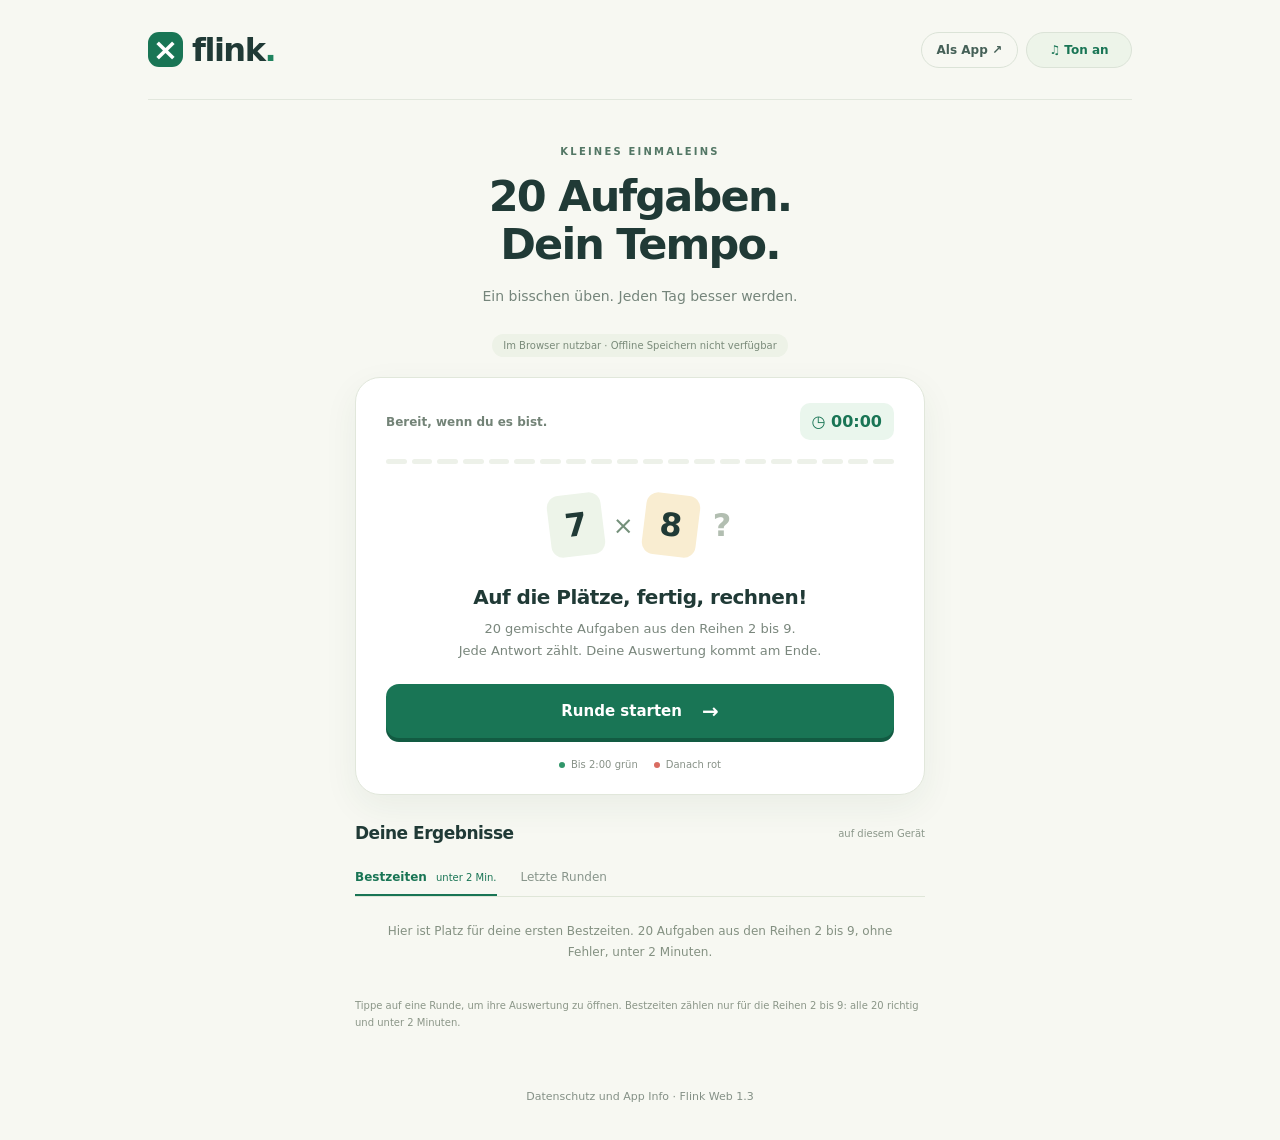
==== index.html @ b7172062 "Prepare standalone iPhone web app for GitHub Pages hosting" ====
<!doctype html>
<html lang="de"><head><meta charset="utf-8"><meta name="viewport" content="width=device-width,initial-scale=1,viewport-fit=cover"><meta http-equiv="Content-Security-Policy" content="default-src 'none'; script-src 'self'; style-src 'self'; img-src 'self'; connect-src 'self'; media-src 'none'; object-src 'none'; base-uri 'none'; form-action 'none'; frame-src 'none'; worker-src 'self'; manifest-src 'self'"><meta name="color-scheme" content="light"><meta name="apple-mobile-web-app-capable" content="yes"><meta name="apple-mobile-web-app-title" content="Flink"><meta name="apple-mobile-web-app-status-bar-style" content="default"><link rel="manifest" href="manifest.webmanifest"><link rel="apple-touch-icon" sizes="180x180" href="icon-180.png"><meta name="theme-color" content="#167755"><meta name="description" content="20 Aufgaben. Dein Tempo. Übe das kleine Einmaleins und knacke deine Bestzeit."><link rel="icon" href="icon.svg"><title>Flink · Einmaleins fürs iPhone</title><link rel="stylesheet" href="style.css"></head>
<body><div class="shell"><header><a class="brand" href="index.html" aria-label="Flink Startseite"><span class="logo">×</span>flink<span class="brand-dot">.</span></a><div class="header-actions"><button id="installApp" class="small" type="button">Als App ↗</button><button id="soundToggle" class="small sound-toggle" type="button" aria-pressed="true">♫ Ton an</button></div></header><main><div class="intro"><span class="eyebrow">KLEINES EINMALEINS</span><h1>20 Aufgaben.<br>Dein Tempo.</h1><p>Ein bisschen üben. Jeden Tag besser werden.</p><div id="offlineStatus" class="offline-status" role="status">Offline Modus wird vorbereitet …</div></div><section class="game" aria-label="Einmaleins Training"><div class="game-top"><span id="progressLabel">Bereit, wenn du es bist.</span><div id="timer" class="timer" aria-label="Vergangene Zeit">◷ <span id="time">00:00</span></div></div><div id="dots" class="dots" aria-hidden="true"></div><div id="welcome" class="welcome"><div class="math-art" aria-hidden="true"><span>7</span><i>×</i><span>8</span><b>?</b></div><h2>Auf die Plätze, fertig, rechnen!</h2><p>20 gemischte Aufgaben aus den Reihen 2 bis 9.<br>Jede Antwort zählt. Deine Auswertung kommt am Ende.</p><button id="start" class="primary">Runde starten <span>→</span></button><div class="goal"><span class="green-dot"></span> Bis 2:00 grün <span class="red-dot"></span> Danach rot</div></div><div id="playing" hidden><div class="question" id="question" aria-live="polite"></div><div id="answer" class="answer" role="textbox" aria-label="Deine Antwort" aria-readonly="true" tabindex="0">?</div><div id="feedback" class="feedback" aria-live="polite">Tippe dein Ergebnis ein.</div><div class="keypad" id="keypad"><button data-key="1">1</button><button data-key="2">2</button><button data-key="3">3</button><button data-key="4">4</button><button data-key="5">5</button><button data-key="6">6</button><button data-key="7">7</button><button data-key="8">8</button><button data-key="9">9</button><button data-key="Backspace" aria-label="Letzte Ziffer löschen">⌫</button><button data-key="0">0</button><button data-key="Enter" class="check" aria-label="Antwort prüfen">✓</button></div><button id="cancel" class="text-button">Runde beenden</button></div><div id="finished" class="finished" hidden><div class="finish-icon" aria-hidden="true">✓</div><h2 id="finishTitle"></h2><p id="finishText"></p><div id="summary" class="summary"></div><div class="score-grid" aria-label="Ergebnis"><div><strong id="rightCount">0</strong><span>richtig</span></div><div><strong id="wrongCount">0</strong><span>falsch</span></div><div><strong id="accuracy">0 %</strong><span>Trefferquote</span></div></div><p id="reviewSummary"></p><button id="viewResults" class="secondary">Antworten und Fehler ansehen →</button><p id="recordText" class="record-text"></p><button id="again" class="primary">Noch eine Runde <span>↻</span></button></div></section><section class="results"><div class="results-heading"><h2>Deine Ergebnisse</h2><span>auf diesem Gerät</span></div><div class="tabs" role="tablist" aria-label="Ergebnisse"><button id="bestTab" role="tab" aria-selected="true">Bestzeiten <span>unter 2 Min.</span></button><button id="recentTab" role="tab" aria-selected="false">Letzte Runden</button></div><div id="records" role="tabpanel"></div><p class="record-note">Tippe auf eine Runde, um ihre Auswertung zu öffnen. Bestzeiten zählen nur für die Reihen 2 bis 9: alle 20 richtig und unter 2 Minuten.</p><p id="storageNotice" hidden>Dein Browser erlaubt kein Speichern. Ergebnisse bleiben nur bis zum Schließen erhalten.</p></section><footer><button id="openPrivacy" class="text-button" type="button">Datenschutz und App Info · Flink Web 1.3</button></footer></main><dialog id="installDialog" aria-labelledby="installTitle"><h2 id="installTitle">Flink auf deinem iPhone</h2><ol class="install-steps"><li>Öffne diesen Link in <strong>Safari</strong>.</li><li>Tippe auf <strong>Teilen</strong>, je nach Safari Ansicht zuerst auf das Seitenmenü.</li><li>Wähle <strong>Zu Home Bildschirm hinzufügen</strong>.</li><li>Aktiviere, falls angezeigt, <strong>Als Web App öffnen</strong> und tippe auf <strong>Hinzufügen</strong>.</li></ol><p>Öffne Flink danach über das neue Symbol einmal mit Internet und warte auf „Offline bereit“. Musik und Applaus starten erst mit deiner Runde.</p><p>Auch auf anderen Geräten kannst du Flink direkt im Browser nutzen. Die Ergebnisse werden auf jedem Gerät getrennt gespeichert.</p><button id="closeInstall" class="primary" type="button">Verstanden</button></dialog><dialog id="privacyDialog" aria-labelledby="privacyTitle"><h2 id="privacyTitle">Datenschutz und App Info</h2><p>Flink Web 1.3 lädt beim ersten Öffnen die App Dateien vom Hostingdienst. Sobald „Offline bereit“ erscheint, kannst du auch ohne Verbindung rechnen. Beim erneuten Online Aufruf werden App Dateien und Updates abgerufen. Dabei erhält der Hostingdienst technische Verbindungsdaten wie IP Adresse und Abrufzeit.</p><p>Die App enthält keine Werbung, Analysefunktionen oder Anmeldung. Deine Rechenergebnisse und Antworten werden von der App nicht an einen Server gesendet.</p><p>Auf diesem Gerät werden die Toneinstellung und bis zu 500 Runden mit Datum, Rechenzeit, Ergebnissen und einzelnen Antworten gespeichert. Die App fragt keine Namen oder Kontaktdaten ab.</p><p>Die Ergebnisse bleiben lokal in diesem Browser beziehungsweise der installierten Web App. Es gibt keine Synchronisierung zwischen Geräten. Über „Ergebnisse löschen“ oder das Löschen der Website Daten kannst du die gespeicherten Ergebnisse entfernen. Wenn Browser oder Betriebssystem Website Daten löschen, können Ergebnisse und Offline Dateien verloren gehen.</p><p>Musik und Applaus werden lokal erzeugt. Eine Anmeldung ist nicht nötig.</p><button id="eraseResults" class="secondary" type="button">Gespeicherte Ergebnisse löschen</button><p id="privacyMessage" role="status"></p><button id="closePrivacy" class="primary" type="button">Schließen</button></dialog><dialog id="reviewDialog" aria-labelledby="reviewTitle"><div class="review-header"><h2 id="reviewTitle">Deine Auswertung</h2><button id="closeReview" class="small" aria-label="Auswertung schließen">Schließen ✕</button></div><p id="reviewStats"></p><div id="reviewFilters" class="review-filters" role="group" aria-label="Antworten filtern"><button id="onlyWrong" aria-pressed="true">Nur Fehler</button><button id="allAnswers" aria-pressed="false">Alle 20 Antworten</button></div><p id="reviewLegacy" hidden></p><p id="reviewEmpty" hidden>Alles richtig! Du hast in dieser Runde keinen Fehler gemacht.</p><table id="reviewTable"><thead><tr><th>Aufgabe</th><th>Deine Antwort</th><th>Lösung</th></tr></thead><tbody id="reviewRows"></tbody></table></dialog></div><script src="audio.js"></script><script src="app.js"></script><script src="pwa.js"></script></body></html>
---- style.css ----
:root{font-family:Inter,ui-sans-serif,system-ui,-apple-system,BlinkMacSystemFont,"Segoe UI",sans-serif;color:#203a36;background:#f7f8f2;font-synthesis:none}*{box-sizing:border-box}body{margin:0}button,a{-webkit-tap-highlight-color:transparent}button{font:inherit;cursor:pointer}button:focus-visible,a:focus-visible,[tabindex]:focus-visible{outline:3px solid #e4b657;outline-offset:4px}button{touch-action:manipulation}button:disabled{cursor:default}.shell{max-width:1056px;margin:auto;padding:0 36px}header{display:flex;align-items:center;justify-content:space-between;height:100px;border-bottom:1px solid #e2e7dd}.brand{display:flex;align-items:center;color:#203a36;text-decoration:none;font-size:32px;font-weight:850;letter-spacing:-1.5px}.brand-dot{color:#20845f}.logo{display:grid;place-items:center;background:#197555;color:white;width:35px;height:35px;border-radius:11px;margin-right:9px;font-size:31px;line-height:1;letter-spacing:0}.small{border:1px solid #dbe3d7;background:transparent;border-radius:22px;padding:10px 15px;font-size:12px;font-weight:650;color:#456057}main{max-width:570px;margin:40px auto 0}.intro{text-align:center}.eyebrow{font-size:10px;letter-spacing:2.2px;font-weight:800;color:#537765}h1{font-size:43px;letter-spacing:-1.8px;line-height:1.12;margin:13px 0}p{line-height:1.65}.intro p{font-size:14px;color:#75857b;margin:17px 0 26px}.game{padding:25px 30px 24px;background:#fff;border:1px solid #e1e7db;border-radius:25px;box-shadow:0 12px 35px #264f3410}.game-top{display:flex;justify-content:space-between;align-items:center;gap:10px;font-size:12px;color:#738377;font-weight:600}.timer{background:#eaf6ed;color:#197555;padding:9px 12px;border-radius:10px;font-size:16px;font-weight:750;font-variant-numeric:tabular-nums;white-space:nowrap}.timer.over{color:#bd3e36;background:#fff0ed}.dots{display:flex;gap:5px;margin:19px 0 0}.dot{height:5px;border-radius:4px;background:#edf1e9;flex:1}.dot.done{background:#31966a}.dot.current{background:#a7cfb7}.welcome{text-align:center;padding-top:25px}.math-art{display:flex;align-items:center;justify-content:center;gap:10px;padding:5px 0 14px}.math-art span{display:grid;place-items:center;width:54px;height:62px;background:#edf4e9;border-radius:12px;font-size:32px;font-weight:700;transform:rotate(-7deg)}.math-art span:nth-of-type(2){background:#f9edd1;transform:rotate(7deg)}.math-art i{font-style:normal;color:#74907a;font-size:25px}.math-art b{color:#b2beb1;font-size:32px;margin-left:5px}h2{font-size:20px;letter-spacing:-.5px;margin:15px 0 8px}.welcome p{color:#7a877d;font-size:13px;margin:9px 0 23px}.primary{display:flex;align-items:center;justify-content:center;gap:20px;width:100%;background:#197555;color:white;border:0;border-radius:13px;padding:17px;font-weight:700;font-size:15px;box-shadow:0 4px 0 #125b42}.primary:hover{background:#126648}.primary span{font-size:20px;line-height:1}.goal{display:flex;justify-content:center;align-items:center;gap:6px;font-size:10px;color:#889288;margin-top:21px}.green-dot,.red-dot{height:6px;width:6px;border-radius:50%;background:#31966a}.red-dot{background:#d96c61;margin-left:10px}.question{text-align:center;font-size:44px;font-weight:750;letter-spacing:-1px;padding:24px 0 14px}.answer{margin:auto;display:grid;place-items:center;min-height:65px;max-width:210px;border:2px solid #cee0ce;background:#f6faf3;color:#203a36;border-radius:14px;font-size:32px;font-weight:700;font-variant-numeric:tabular-nums}.feedback{min-height:39px;text-align:center;font-size:12px;padding:11px 0 8px;color:#6e8473}.feedback.error{color:#bd3e36}.keypad{display:grid;grid-template-columns:repeat(3,1fr);gap:8px;max-width:320px;margin:auto}.keypad button{border:1px solid #e3e9df;border-bottom:3px solid #dce4d7;background:#f7f9f3;border-radius:12px;height:52px;font-size:23px;font-weight:650;color:#294739}.keypad button:active{transform:translateY(2px);border-bottom-width:1px}.keypad .check{color:white;background:#197555;border-color:#125b42}.text-button{display:block;margin:17px auto 0;background:none;border:0;color:#849086;font-size:11px;padding:7px}.finished{text-align:center;padding:27px 0 8px}.finish-icon{width:58px;height:58px;background:#e8f5e8;color:#197555;border-radius:50%;display:grid;place-items:center;margin:auto;font-size:30px}.finished p{font-size:13px;color:#708073}.summary{font-size:30px;font-weight:750;font-variant-numeric:tabular-nums;color:#197555}.summary.over{color:#bd3e36}.record-text{min-height:23px}.results{margin:28px 0 0}.results-heading{display:flex;align-items:center;justify-content:space-between}.results-heading h2{font-size:17px;margin:0}.results-heading>span{font-size:10px;color:#8b978a}.tabs{display:flex;border-bottom:1px solid #dfe6d8;margin-top:17px;gap:24px}.tabs button{background:none;border:0;padding:10px 0;font-size:12px;color:#88958b;border-bottom:2px solid transparent}.tabs button[aria-selected=true]{color:#197555;border-color:#197555;font-weight:750}.tabs button span{font-size:10px;font-weight:400;margin-left:5px}.empty{padding:24px 12px;text-align:center;color:#849182;font-size:12px;line-height:1.7}.record{display:flex;align-items:center;justify-content:space-between;padding:14px 5px;border-bottom:1px solid #e4e9de;font-size:12px}.rank{display:inline-grid;place-items:center;width:25px;height:25px;background:#e9f0e2;border-radius:8px;margin-right:12px;color:#50704d;font-weight:750}.record-time{color:#197555;font-size:16px;font-weight:750;font-variant-numeric:tabular-nums}.record-time.over{color:#bd3e36}.record-meta{font-size:10px;color:#8a968a;margin-left:10px}.record-note,#storageNotice{font-size:10px;color:#8b9688;margin-top:12px}footer{text-align:center;font-size:11px;color:#99a18f;padding:25px 0 30px}dialog{border:1px solid #dce5d5;border-radius:22px;max-width:420px;width:calc(100% - 36px);padding:26px;color:#203a36}dialog::backdrop{background:#16392d66}dialog p{font-size:14px;color:#6a7d6c}[hidden]{display:none!important}@media(max-width:600px){.shell{padding:0 18px}header{height:78px}.brand{font-size:28px}main{margin-top:27px;max-width:440px}h1{font-size:36px}.intro p{font-size:12px;margin-bottom:23px}.game{padding:20px;border-radius:21px}.question{font-size:38px;padding-top:18px}.keypad button{height:49px}.goal{font-size:9px}.small{font-size:10px;padding:9px 12px}.record-meta{margin-left:5px}.tabs{gap:20px}.tabs button span{font-size:9px}}

.score-grid{display:grid;grid-template-columns:repeat(3,1fr);gap:8px;margin:20px 0}.score-grid>div{background:#f2f6ee;border-radius:12px;padding:14px 4px}.score-grid strong{display:block;font-size:25px;color:#294739}.score-grid span{display:block;font-size:11px;color:#738377;margin-top:4px}.mistake-review{text-align:left;margin-top:22px}.mistake-review h3{font-size:14px;font-weight:650}.mistake-review table{width:100%;border-collapse:collapse;font-size:13px}.mistake-review th{font-size:10px;color:#788576;font-weight:600;padding:10px 5px;border-bottom:1px solid #dde5d5}.mistake-review td{padding:10px 5px;border-bottom:1px solid #edf0e8;text-align:center}.mistake-review th{text-align:center}.mistake-review td:last-child{font-weight:750;color:#197555}

.secondary{width:100%;padding:15px;border:1px solid #b6cfbb;border-radius:13px;background:#eef6e9;color:#197555;font-weight:700;font-size:13px}.secondary:hover{background:#e1efda}.record{width:100%;background:transparent;border:0;border-bottom:1px solid #e4e9de;text-align:left;color:inherit;gap:5px}.record:hover{background:#edf3e8}.record-hint{display:block;text-align:right;font-size:10px;color:#197555;margin-top:5px}#reviewDialog{max-width:530px;max-height:88vh;overflow:auto;padding:22px}.review-header{display:flex;justify-content:space-between;align-items:center;gap:10px}.review-header h2{margin:0}.review-header .small{font-size:11px;padding:9px}#reviewStats{font-size:13px;color:#738377}.review-filters{display:flex;gap:8px;margin:16px 0}.review-filters button{border:1px solid #dce5d7;background:#f7f9f3;border-radius:10px;padding:12px;font-size:12px;color:#53705b}.review-filters button[aria-pressed=true]{color:white;border-color:#197555;background:#197555}#reviewTable{width:100%;border-collapse:collapse;font-size:14px}#reviewTable th{font-size:11px;color:#748473;padding:12px 4px;text-align:center;border-bottom:1px solid #dce5d7}#reviewTable td{padding:12px 4px;text-align:center;border-bottom:1px solid #edf0e8}#reviewTable td:last-child{color:#197555;font-weight:750}.answer-wrong td:nth-child(2){color:#b3433b}.answer-correct td:nth-child(2){color:#197555}#reviewLegacy,#reviewEmpty{font-size:13px;color:#667c69}

.sound-toggle{min-width:106px;background:#edf4e9;color:#197555}.sound-toggle[aria-pressed=false]{background:transparent;color:#788577}.sound-toggle:disabled{opacity:.6;font-size:10px}

#privacyDialog{max-height:88vh;overflow:auto}#privacyDialog p{font-size:13px}#privacyDialog .primary{margin-top:16px}

:root{-webkit-text-size-adjust:100%}body{padding-top:env(safe-area-inset-top);padding-bottom:env(safe-area-inset-bottom)}.header-actions{display:flex;align-items:center;gap:8px}.offline-status{display:inline-block;font-size:10px;color:#7a8b7a;background:#edf2e7;padding:6px 11px;border-radius:20px;margin:-6px 0 20px}.offline-status.ready{color:#197555;background:#e7f3e6}#installDialog{max-height:88vh;max-height:88dvh;overflow:auto;max-width:470px}.install-steps{padding-left:23px;font-size:14px;line-height:1.65}.install-steps li{padding:7px 0}#installDialog p{font-size:12px}#installDialog .primary{margin-top:20px}body:has(#playing:not([hidden])) .intro{display:none}body:has(#playing:not([hidden])) main{margin-top:18px}@media(max-width:600px){.header-actions .small{padding:9px 10px;font-size:10px}.sound-toggle{min-width:82px}.shell{padding-left:max(16px,env(safe-area-inset-left));padding-right:max(16px,env(safe-area-inset-right))}header{height:72px}#reviewDialog,#privacyDialog{max-height:88dvh}}
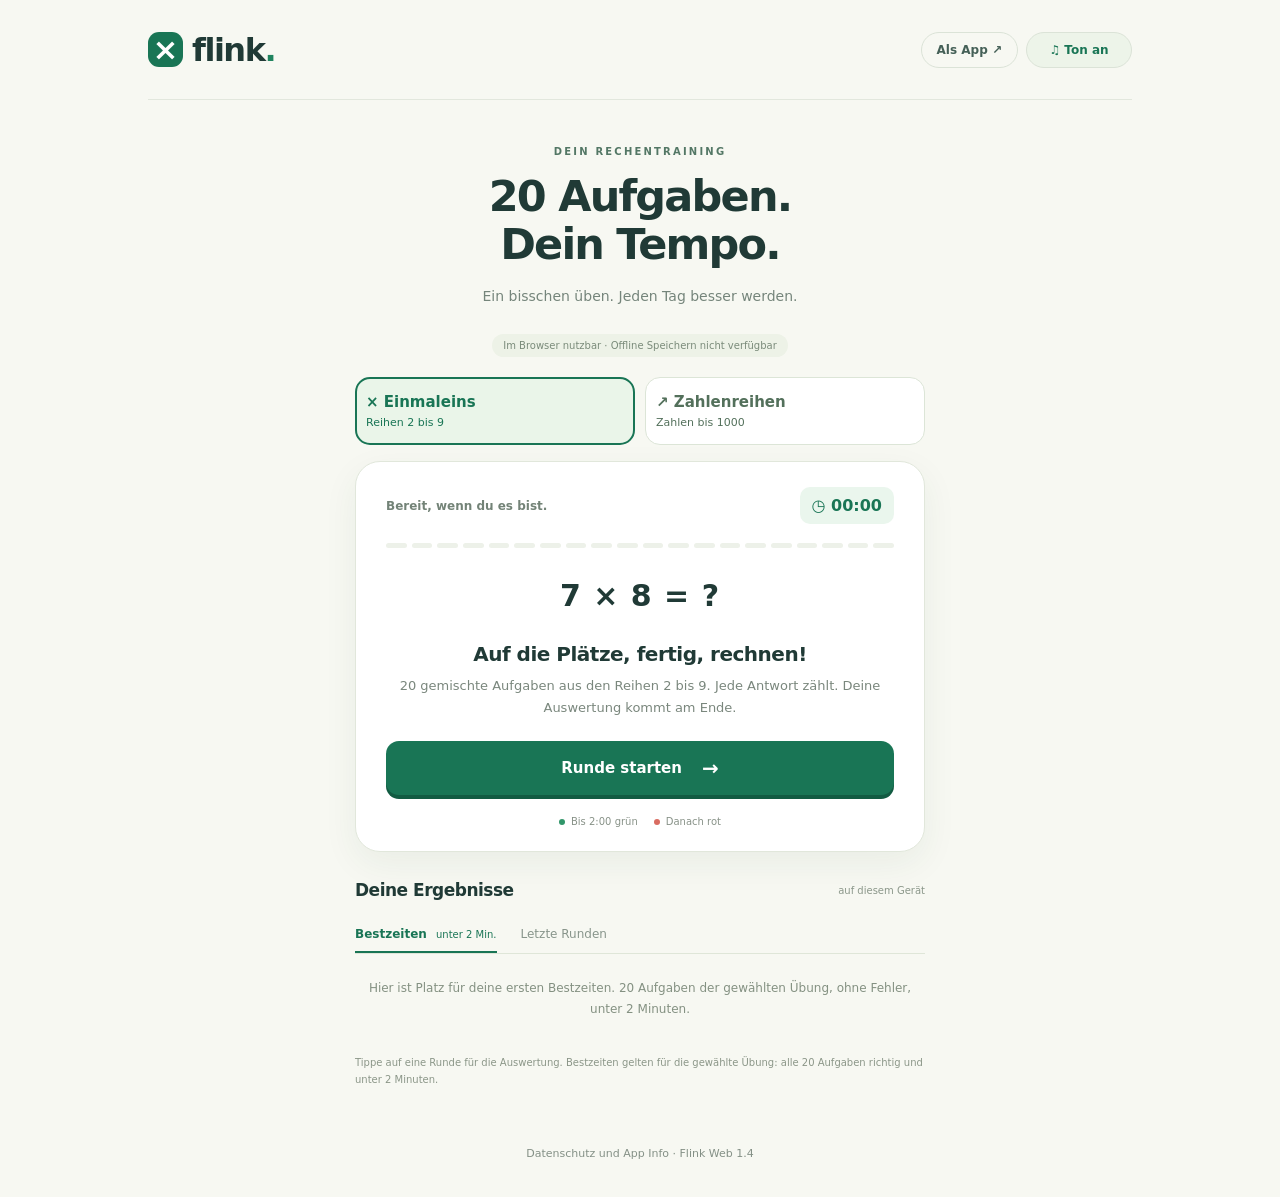
==== commit 30f41159: "Publish Flink 1.4 with number sequences and separate practice results" ====
--- a/index.html
+++ b/index.html
@@ -1,3 +1,3 @@
 <!doctype html>
-<html lang="de"><head><meta charset="utf-8"><meta name="viewport" content="width=device-width,initial-scale=1,viewport-fit=cover"><meta http-equiv="Content-Security-Policy" content="default-src 'none'; script-src 'self'; style-src 'self'; img-src 'self'; connect-src 'self'; media-src 'none'; object-src 'none'; base-uri 'none'; form-action 'none'; frame-src 'none'; worker-src 'self'; manifest-src 'self'"><meta name="color-scheme" content="light"><meta name="apple-mobile-web-app-capable" content="yes"><meta name="apple-mobile-web-app-title" content="Flink"><meta name="apple-mobile-web-app-status-bar-style" content="default"><link rel="manifest" href="manifest.webmanifest"><link rel="apple-touch-icon" sizes="180x180" href="icon-180.png"><meta name="theme-color" content="#167755"><meta name="description" content="20 Aufgaben. Dein Tempo. Übe das kleine Einmaleins und knacke deine Bestzeit."><link rel="icon" href="icon.svg"><title>Flink · Einmaleins fürs iPhone</title><link rel="stylesheet" href="style.css"></head>
-<body><div class="shell"><header><a class="brand" href="index.html" aria-label="Flink Startseite"><span class="logo">×</span>flink<span class="brand-dot">.</span></a><div class="header-actions"><button id="installApp" class="small" type="button">Als App ↗</button><button id="soundToggle" class="small sound-toggle" type="button" aria-pressed="true">♫ Ton an</button></div></header><main><div class="intro"><span class="eyebrow">KLEINES EINMALEINS</span><h1>20 Aufgaben.<br>Dein Tempo.</h1><p>Ein bisschen üben. Jeden Tag besser werden.</p><div id="offlineStatus" class="offline-status" role="status">Offline Modus wird vorbereitet …</div></div><section class="game" aria-label="Einmaleins Training"><div class="game-top"><span id="progressLabel">Bereit, wenn du es bist.</span><div id="timer" class="timer" aria-label="Vergangene Zeit">◷ <span id="time">00:00</span></div></div><div id="dots" class="dots" aria-hidden="true"></div><div id="welcome" class="welcome"><div class="math-art" aria-hidden="true"><span>7</span><i>×</i><span>8</span><b>?</b></div><h2>Auf die Plätze, fertig, rechnen!</h2><p>20 gemischte Aufgaben aus den Reihen 2 bis 9.<br>Jede Antwort zählt. Deine Auswertung kommt am Ende.</p><button id="start" class="primary">Runde starten <span>→</span></button><div class="goal"><span class="green-dot"></span> Bis 2:00 grün <span class="red-dot"></span> Danach rot</div></div><div id="playing" hidden><div class="question" id="question" aria-live="polite"></div><div id="answer" class="answer" role="textbox" aria-label="Deine Antwort" aria-readonly="true" tabindex="0">?</div><div id="feedback" class="feedback" aria-live="polite">Tippe dein Ergebnis ein.</div><div class="keypad" id="keypad"><button data-key="1">1</button><button data-key="2">2</button><button data-key="3">3</button><button data-key="4">4</button><button data-key="5">5</button><button data-key="6">6</button><button data-key="7">7</button><button data-key="8">8</button><button data-key="9">9</button><button data-key="Backspace" aria-label="Letzte Ziffer löschen">⌫</button><button data-key="0">0</button><button data-key="Enter" class="check" aria-label="Antwort prüfen">✓</button></div><button id="cancel" class="text-button">Runde beenden</button></div><div id="finished" class="finished" hidden><div class="finish-icon" aria-hidden="true">✓</div><h2 id="finishTitle"></h2><p id="finishText"></p><div id="summary" class="summary"></div><div class="score-grid" aria-label="Ergebnis"><div><strong id="rightCount">0</strong><span>richtig</span></div><div><strong id="wrongCount">0</strong><span>falsch</span></div><div><strong id="accuracy">0 %</strong><span>Trefferquote</span></div></div><p id="reviewSummary"></p><button id="viewResults" class="secondary">Antworten und Fehler ansehen →</button><p id="recordText" class="record-text"></p><button id="again" class="primary">Noch eine Runde <span>↻</span></button></div></section><section class="results"><div class="results-heading"><h2>Deine Ergebnisse</h2><span>auf diesem Gerät</span></div><div class="tabs" role="tablist" aria-label="Ergebnisse"><button id="bestTab" role="tab" aria-selected="true">Bestzeiten <span>unter 2 Min.</span></button><button id="recentTab" role="tab" aria-selected="false">Letzte Runden</button></div><div id="records" role="tabpanel"></div><p class="record-note">Tippe auf eine Runde, um ihre Auswertung zu öffnen. Bestzeiten zählen nur für die Reihen 2 bis 9: alle 20 richtig und unter 2 Minuten.</p><p id="storageNotice" hidden>Dein Browser erlaubt kein Speichern. Ergebnisse bleiben nur bis zum Schließen erhalten.</p></section><footer><button id="openPrivacy" class="text-button" type="button">Datenschutz und App Info · Flink Web 1.3</button></footer></main><dialog id="installDialog" aria-labelledby="installTitle"><h2 id="installTitle">Flink auf deinem iPhone</h2><ol class="install-steps"><li>Öffne diesen Link in <strong>Safari</strong>.</li><li>Tippe auf <strong>Teilen</strong>, je nach Safari Ansicht zuerst auf das Seitenmenü.</li><li>Wähle <strong>Zu Home Bildschirm hinzufügen</strong>.</li><li>Aktiviere, falls angezeigt, <strong>Als Web App öffnen</strong> und tippe auf <strong>Hinzufügen</strong>.</li></ol><p>Öffne Flink danach über das neue Symbol einmal mit Internet und warte auf „Offline bereit“. Musik und Applaus starten erst mit deiner Runde.</p><p>Auch auf anderen Geräten kannst du Flink direkt im Browser nutzen. Die Ergebnisse werden auf jedem Gerät getrennt gespeichert.</p><button id="closeInstall" class="primary" type="button">Verstanden</button></dialog><dialog id="privacyDialog" aria-labelledby="privacyTitle"><h2 id="privacyTitle">Datenschutz und App Info</h2><p>Flink Web 1.3 lädt beim ersten Öffnen die App Dateien vom Hostingdienst. Sobald „Offline bereit“ erscheint, kannst du auch ohne Verbindung rechnen. Beim erneuten Online Aufruf werden App Dateien und Updates abgerufen. Dabei erhält der Hostingdienst technische Verbindungsdaten wie IP Adresse und Abrufzeit.</p><p>Die App enthält keine Werbung, Analysefunktionen oder Anmeldung. Deine Rechenergebnisse und Antworten werden von der App nicht an einen Server gesendet.</p><p>Auf diesem Gerät werden die Toneinstellung und bis zu 500 Runden mit Datum, Rechenzeit, Ergebnissen und einzelnen Antworten gespeichert. Die App fragt keine Namen oder Kontaktdaten ab.</p><p>Die Ergebnisse bleiben lokal in diesem Browser beziehungsweise der installierten Web App. Es gibt keine Synchronisierung zwischen Geräten. Über „Ergebnisse löschen“ oder das Löschen der Website Daten kannst du die gespeicherten Ergebnisse entfernen. Wenn Browser oder Betriebssystem Website Daten löschen, können Ergebnisse und Offline Dateien verloren gehen.</p><p>Musik und Applaus werden lokal erzeugt. Eine Anmeldung ist nicht nötig.</p><button id="eraseResults" class="secondary" type="button">Gespeicherte Ergebnisse löschen</button><p id="privacyMessage" role="status"></p><button id="closePrivacy" class="primary" type="button">Schließen</button></dialog><dialog id="reviewDialog" aria-labelledby="reviewTitle"><div class="review-header"><h2 id="reviewTitle">Deine Auswertung</h2><button id="closeReview" class="small" aria-label="Auswertung schließen">Schließen ✕</button></div><p id="reviewStats"></p><div id="reviewFilters" class="review-filters" role="group" aria-label="Antworten filtern"><button id="onlyWrong" aria-pressed="true">Nur Fehler</button><button id="allAnswers" aria-pressed="false">Alle 20 Antworten</button></div><p id="reviewLegacy" hidden></p><p id="reviewEmpty" hidden>Alles richtig! Du hast in dieser Runde keinen Fehler gemacht.</p><table id="reviewTable"><thead><tr><th>Aufgabe</th><th>Deine Antwort</th><th>Lösung</th></tr></thead><tbody id="reviewRows"></tbody></table></dialog></div><script src="audio.js"></script><script src="app.js"></script><script src="pwa.js"></script></body></html>
+<html lang="de"><head><meta charset="utf-8"><meta name="viewport" content="width=device-width,initial-scale=1,viewport-fit=cover"><meta http-equiv="Content-Security-Policy" content="default-src 'none'; script-src 'self'; style-src 'self'; img-src 'self'; connect-src 'self'; media-src 'none'; object-src 'none'; base-uri 'none'; form-action 'none'; frame-src 'none'; worker-src 'self'; manifest-src 'self'"><meta name="color-scheme" content="light"><meta name="apple-mobile-web-app-capable" content="yes"><meta name="apple-mobile-web-app-title" content="Flink"><meta name="apple-mobile-web-app-status-bar-style" content="default"><link rel="manifest" href="manifest.webmanifest"><link rel="apple-touch-icon" sizes="180x180" href="icon-180.png"><meta name="theme-color" content="#167755"><meta name="description" content="20 Aufgaben. Dein Tempo. Übe Einmaleins und Zahlenreihen bis 1000."><link rel="icon" href="icon.svg"><title>Flink · Rechnen fürs iPhone</title><link rel="stylesheet" href="style.css"></head>
+<body><div class="shell"><header><a class="brand" href="index.html" aria-label="Flink Startseite"><span class="logo">×</span>flink<span class="brand-dot">.</span></a><div class="header-actions"><button id="installApp" class="small" type="button">Als App ↗</button><button id="soundToggle" class="small sound-toggle" type="button" aria-pressed="true">♫ Ton an</button></div></header><main><div class="intro"><span class="eyebrow">DEIN RECHENTRAINING</span><h1>20 Aufgaben.<br>Dein Tempo.</h1><p>Ein bisschen üben. Jeden Tag besser werden.</p><div id="offlineStatus" class="offline-status" role="status">Offline Modus wird vorbereitet …</div></div><button id="updateApp" class="secondary update-app" type="button" hidden>Update bereit · Neu laden</button><div id="modePicker" class="mode-picker" role="group" aria-label="Übung wählen"><button id="multiplyMode" aria-pressed="true"><strong>× Einmaleins</strong><span>Reihen 2 bis 9</span></button><button id="sequenceMode" aria-pressed="false"><strong>↗ Zahlenreihen</strong><span>Zahlen bis 1000</span></button></div><section class="game" aria-label="Rechentraining"><div class="game-top"><span id="progressLabel">Bereit, wenn du es bist.</span><div id="timer" class="timer" aria-label="Vergangene Zeit">◷ <span id="time">00:00</span></div></div><div id="dots" class="dots" aria-hidden="true"></div><div id="welcome" class="welcome"><div class="math-art" id="mathArt" aria-hidden="true"><span>7</span><i>×</i><span>8</span><b>?</b></div><h2 id="welcomeTitle">Auf die Plätze, fertig, rechnen!</h2><p id="welcomeText">20 gemischte Aufgaben aus den Reihen 2 bis 9.<br>Jede Antwort zählt. Deine Auswertung kommt am Ende.</p><button id="start" class="primary">Runde starten <span>→</span></button><div class="goal"><span class="green-dot"></span> Bis 2:00 grün <span class="red-dot"></span> Danach rot</div></div><div id="playing" hidden><div class="question" id="question" aria-live="polite"></div><div id="sequenceCells" class="sequence-cells" hidden></div><div id="answer" class="answer" role="textbox" aria-label="Deine Antwort" aria-readonly="true" tabindex="0">?</div><div id="feedback" class="feedback" aria-live="polite">Tippe dein Ergebnis ein.</div><div class="keypad" id="keypad"><button data-key="1">1</button><button data-key="2">2</button><button data-key="3">3</button><button data-key="4">4</button><button data-key="5">5</button><button data-key="6">6</button><button data-key="7">7</button><button data-key="8">8</button><button data-key="9">9</button><button data-key="Backspace" aria-label="Letzte Ziffer löschen">⌫</button><button data-key="0">0</button><button data-key="Enter" class="check" aria-label="Antwort prüfen">✓</button></div><button id="cancel" class="text-button">Runde beenden</button></div><div id="finished" class="finished" hidden><div class="finish-icon" aria-hidden="true">✓</div><h2 id="finishTitle"></h2><p id="finishText"></p><div id="summary" class="summary"></div><div class="score-grid" aria-label="Ergebnis"><div><strong id="rightCount">0</strong><span>richtig</span></div><div><strong id="wrongCount">0</strong><span>falsch</span></div><div><strong id="accuracy">0 %</strong><span>Trefferquote</span></div></div><p id="detailScore" hidden></p><p id="reviewSummary"></p><button id="viewResults" class="secondary">Antworten und Fehler ansehen →</button><p id="recordText" class="record-text"></p><button id="again" class="primary">Noch eine Runde <span>↻</span></button></div></section><section class="results"><div class="results-heading"><h2>Deine Ergebnisse</h2><span>auf diesem Gerät</span></div><div class="tabs" role="tablist" aria-label="Ergebnisse"><button id="bestTab" role="tab" aria-selected="true">Bestzeiten <span>unter 2 Min.</span></button><button id="recentTab" role="tab" aria-selected="false">Letzte Runden</button></div><div id="records" role="tabpanel"></div><p class="record-note" id="recordNote">Tippe auf eine Runde, um ihre Auswertung zu öffnen. Bestzeiten zählen nur für die Reihen 2 bis 9: alle 20 richtig und unter 2 Minuten.</p><p id="storageNotice" hidden>Dein Browser erlaubt kein Speichern. Ergebnisse bleiben nur bis zum Schließen erhalten.</p></section><footer><button id="openPrivacy" class="text-button" type="button">Datenschutz und App Info · Flink Web 1.4</button></footer></main><dialog id="installDialog" aria-labelledby="installTitle"><h2 id="installTitle">Flink auf deinem iPhone</h2><ol class="install-steps"><li>Öffne diesen Link in <strong>Safari</strong>.</li><li>Tippe auf <strong>Teilen</strong>, je nach Safari Ansicht zuerst auf das Seitenmenü.</li><li>Wähle <strong>Zu Home Bildschirm hinzufügen</strong>.</li><li>Aktiviere, falls angezeigt, <strong>Als Web App öffnen</strong> und tippe auf <strong>Hinzufügen</strong>.</li></ol><p>Öffne Flink danach über das neue Symbol einmal mit Internet und warte auf „Offline bereit“. Musik und Applaus starten erst mit deiner Runde.</p><p>Auch auf anderen Geräten kannst du Flink direkt im Browser nutzen. Die Ergebnisse werden auf jedem Gerät getrennt gespeichert.</p><button id="closeInstall" class="primary" type="button">Verstanden</button></dialog><dialog id="privacyDialog" aria-labelledby="privacyTitle"><h2 id="privacyTitle">Datenschutz und App Info</h2><p>Flink Web 1.4 lädt beim ersten Öffnen die App Dateien vom Hostingdienst. Sobald „Offline bereit“ erscheint, kannst du auch ohne Verbindung rechnen. Beim erneuten Online Aufruf werden App Dateien und Updates abgerufen. Dabei erhält der Hostingdienst technische Verbindungsdaten wie IP Adresse und Abrufzeit.</p><p>Die App enthält keine Werbung, Analysefunktionen oder Anmeldung. Deine Rechenergebnisse und Antworten werden von der App nicht an einen Server gesendet.</p><p>Auf diesem Gerät werden die Toneinstellung und bis zu 500 Runden mit Datum, Rechenzeit, Ergebnissen und einzelnen Antworten gespeichert. Die App fragt keine Namen oder Kontaktdaten ab.</p><p>Die Ergebnisse bleiben lokal in diesem Browser beziehungsweise der installierten Web App. Es gibt keine Synchronisierung zwischen Geräten. Über „Ergebnisse löschen“ oder das Löschen der Website Daten kannst du die gespeicherten Ergebnisse entfernen. Wenn Browser oder Betriebssystem Website Daten löschen, können Ergebnisse und Offline Dateien verloren gehen.</p><p>Musik und Applaus werden lokal erzeugt. Eine Anmeldung ist nicht nötig.</p><button id="eraseResults" class="secondary" type="button">Gespeicherte Ergebnisse löschen</button><p id="privacyMessage" role="status"></p><button id="closePrivacy" class="primary" type="button">Schließen</button></dialog><dialog id="reviewDialog" aria-labelledby="reviewTitle"><div class="review-header"><h2 id="reviewTitle">Deine Auswertung</h2><button id="closeReview" class="small" aria-label="Auswertung schließen">Schließen ✕</button></div><p id="reviewMode"></p><p id="reviewStats"></p><div id="reviewFilters" class="review-filters" role="group" aria-label="Antworten filtern"><button id="onlyWrong" aria-pressed="true">Nur Fehler</button><button id="allAnswers" aria-pressed="false">Alle 20 Antworten</button></div><p id="reviewLegacy" hidden></p><p id="reviewEmpty" hidden>Alles richtig! Du hast in dieser Runde keinen Fehler gemacht.</p><table id="reviewTable"><thead><tr><th>Aufgabe</th><th>Deine Antwort</th><th>Lösung</th></tr></thead><tbody id="reviewRows"></tbody></table></dialog></div><script src="audio.js"></script><script src="tasks.js"></script><script src="app.js"></script><script src="pwa.js"></script></body></html>
--- a/style.css
+++ b/style.css
@@ -9,3 +9,7 @@
 #privacyDialog{max-height:88vh;overflow:auto}#privacyDialog p{font-size:13px}#privacyDialog .primary{margin-top:16px}
 
 :root{-webkit-text-size-adjust:100%}body{padding-top:env(safe-area-inset-top);padding-bottom:env(safe-area-inset-bottom)}.header-actions{display:flex;align-items:center;gap:8px}.offline-status{display:inline-block;font-size:10px;color:#7a8b7a;background:#edf2e7;padding:6px 11px;border-radius:20px;margin:-6px 0 20px}.offline-status.ready{color:#197555;background:#e7f3e6}#installDialog{max-height:88vh;max-height:88dvh;overflow:auto;max-width:470px}.install-steps{padding-left:23px;font-size:14px;line-height:1.65}.install-steps li{padding:7px 0}#installDialog p{font-size:12px}#installDialog .primary{margin-top:20px}body:has(#playing:not([hidden])) .intro{display:none}body:has(#playing:not([hidden])) main{margin-top:18px}@media(max-width:600px){.header-actions .small{padding:9px 10px;font-size:10px}.sound-toggle{min-width:82px}.shell{padding-left:max(16px,env(safe-area-inset-left));padding-right:max(16px,env(safe-area-inset-right))}header{height:72px}#reviewDialog,#privacyDialog{max-height:88dvh}}
+
+.mode-picker{display:grid;grid-template-columns:1fr 1fr;gap:10px;margin:0 0 16px}.mode-picker button{padding:15px 10px;text-align:left;border:1px solid #dce5d7;border-radius:15px;background:#fff;color:#53705b}.mode-picker button[aria-pressed=true]{background:#eaf5e9;border:2px solid #197555;padding:14px 9px;color:#197555}.mode-picker strong{display:block;font-size:15px}.mode-picker span{display:block;font-size:11px;margin-top:5px}.math-art{font-size:30px;font-weight:750;letter-spacing:1px}.sequence-title{font-size:20px;line-height:1.4;letter-spacing:-.3px;padding:22px 0}.sequence-cells{display:grid;grid-template-columns:repeat(5,minmax(0,1fr));gap:7px;margin:3px 0 12px;position:relative;padding:12px 0}.sequence-cells:before{content:'';height:2px;position:absolute;left:10px;right:10px;top:50%;background:#bdd0bc}.sequence-cells.midpoint{grid-template-columns:repeat(3,minmax(0,1fr))}.sequence-cell{position:relative;display:grid;place-items:center;min-width:0;min-height:56px;padding:8px 2px;border:2px solid #d3dfce;border-radius:11px;background:#f4f8ef;color:#203a36;font-size:22px;font-weight:750;font-variant-numeric:tabular-nums}.sequence-cell.given{background:#fff;border-color:#e1e7dc;color:#6c7d6c}.sequence-cell.active{border-color:#197555;background:#e8f4e5;box-shadow:0 0 0 3px #19755518}#detailScore{font-size:12px;color:#53705b}#reviewMode{font-size:12px;color:#197555}#reviewTable td:first-child{max-width:170px;overflow-wrap:anywhere;font-size:12px}#reviewTable td{font-size:13px}#reviewTable th{font-size:10px}@media(max-width:370px){.sequence-cells{gap:4px}.sequence-cell{font-size:18px;min-height:50px}.game{padding:16px}.sequence-title{font-size:18px}.mode-picker strong{font-size:13px}}body:has(#playing:not([hidden])) .intro{display:none}body:has(#playing:not([hidden])) main{margin-top:18px}
+
+.update-app{margin-bottom:16px}
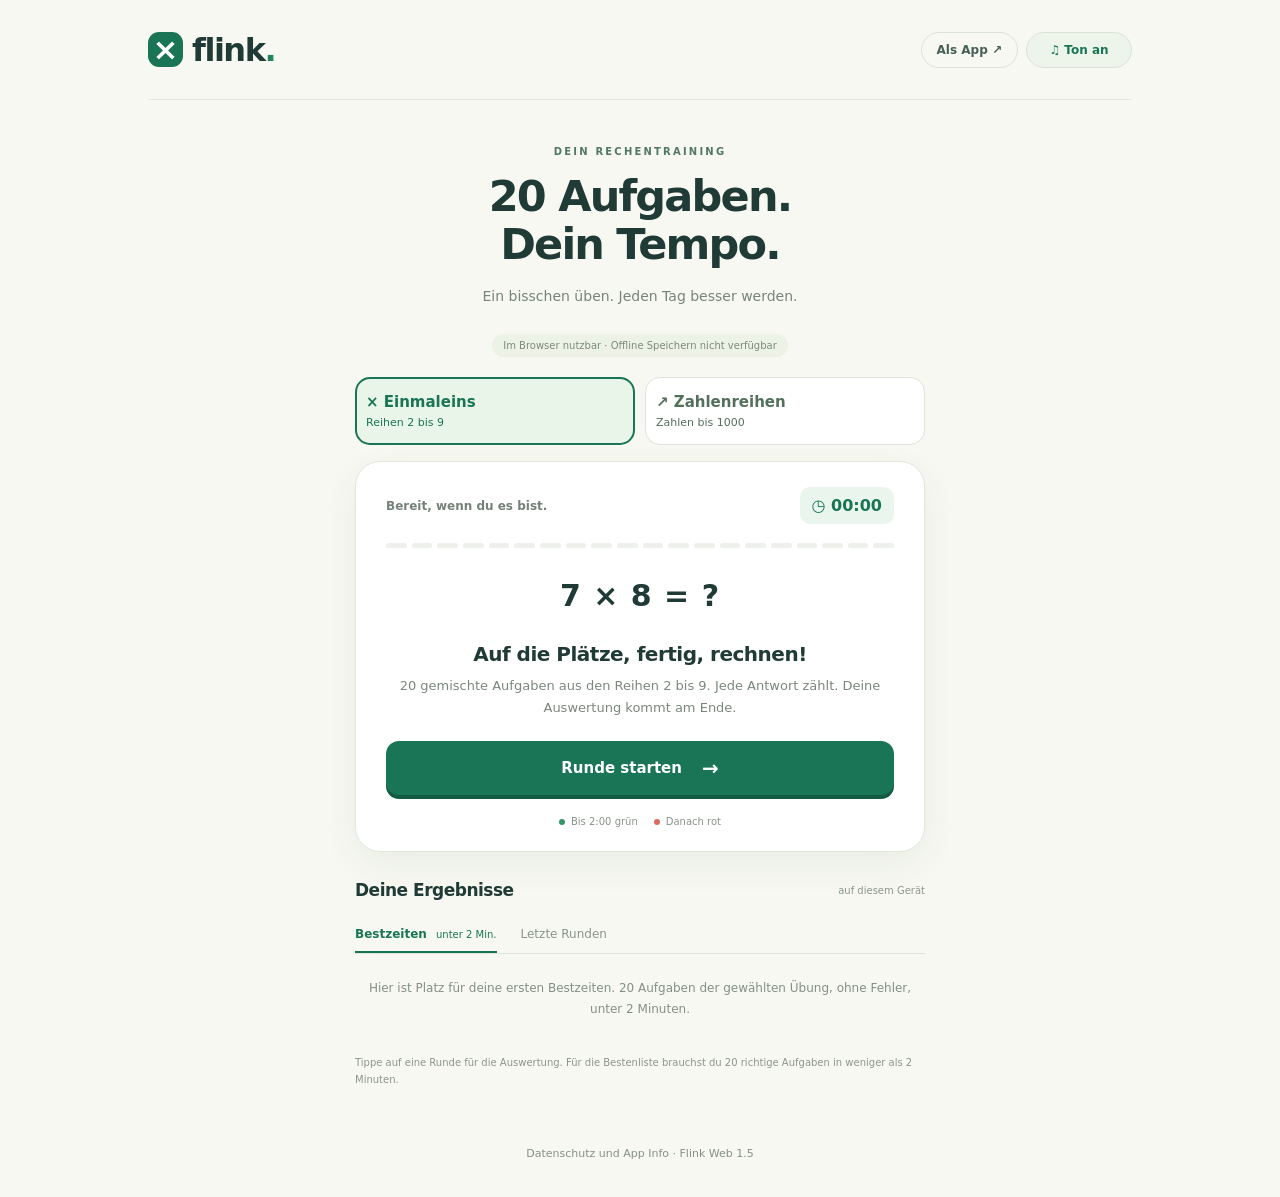
==== commit 8df8fbce: "Match number sequences to worksheets and allow ten minutes per round" ====
--- a/index.html
+++ b/index.html
@@ -1,3 +1,3 @@
 <!doctype html>
 <html lang="de"><head><meta charset="utf-8"><meta name="viewport" content="width=device-width,initial-scale=1,viewport-fit=cover"><meta http-equiv="Content-Security-Policy" content="default-src 'none'; script-src 'self'; style-src 'self'; img-src 'self'; connect-src 'self'; media-src 'none'; object-src 'none'; base-uri 'none'; form-action 'none'; frame-src 'none'; worker-src 'self'; manifest-src 'self'"><meta name="color-scheme" content="light"><meta name="apple-mobile-web-app-capable" content="yes"><meta name="apple-mobile-web-app-title" content="Flink"><meta name="apple-mobile-web-app-status-bar-style" content="default"><link rel="manifest" href="manifest.webmanifest"><link rel="apple-touch-icon" sizes="180x180" href="icon-180.png"><meta name="theme-color" content="#167755"><meta name="description" content="20 Aufgaben. Dein Tempo. Übe Einmaleins und Zahlenreihen bis 1000."><link rel="icon" href="icon.svg"><title>Flink · Rechnen fürs iPhone</title><link rel="stylesheet" href="style.css"></head>
-<body><div class="shell"><header><a class="brand" href="index.html" aria-label="Flink Startseite"><span class="logo">×</span>flink<span class="brand-dot">.</span></a><div class="header-actions"><button id="installApp" class="small" type="button">Als App ↗</button><button id="soundToggle" class="small sound-toggle" type="button" aria-pressed="true">♫ Ton an</button></div></header><main><div class="intro"><span class="eyebrow">DEIN RECHENTRAINING</span><h1>20 Aufgaben.<br>Dein Tempo.</h1><p>Ein bisschen üben. Jeden Tag besser werden.</p><div id="offlineStatus" class="offline-status" role="status">Offline Modus wird vorbereitet …</div></div><button id="updateApp" class="secondary update-app" type="button" hidden>Update bereit · Neu laden</button><div id="modePicker" class="mode-picker" role="group" aria-label="Übung wählen"><button id="multiplyMode" aria-pressed="true"><strong>× Einmaleins</strong><span>Reihen 2 bis 9</span></button><button id="sequenceMode" aria-pressed="false"><strong>↗ Zahlenreihen</strong><span>Zahlen bis 1000</span></button></div><section class="game" aria-label="Rechentraining"><div class="game-top"><span id="progressLabel">Bereit, wenn du es bist.</span><div id="timer" class="timer" aria-label="Vergangene Zeit">◷ <span id="time">00:00</span></div></div><div id="dots" class="dots" aria-hidden="true"></div><div id="welcome" class="welcome"><div class="math-art" id="mathArt" aria-hidden="true"><span>7</span><i>×</i><span>8</span><b>?</b></div><h2 id="welcomeTitle">Auf die Plätze, fertig, rechnen!</h2><p id="welcomeText">20 gemischte Aufgaben aus den Reihen 2 bis 9.<br>Jede Antwort zählt. Deine Auswertung kommt am Ende.</p><button id="start" class="primary">Runde starten <span>→</span></button><div class="goal"><span class="green-dot"></span> Bis 2:00 grün <span class="red-dot"></span> Danach rot</div></div><div id="playing" hidden><div class="question" id="question" aria-live="polite"></div><div id="sequenceCells" class="sequence-cells" hidden></div><div id="answer" class="answer" role="textbox" aria-label="Deine Antwort" aria-readonly="true" tabindex="0">?</div><div id="feedback" class="feedback" aria-live="polite">Tippe dein Ergebnis ein.</div><div class="keypad" id="keypad"><button data-key="1">1</button><button data-key="2">2</button><button data-key="3">3</button><button data-key="4">4</button><button data-key="5">5</button><button data-key="6">6</button><button data-key="7">7</button><button data-key="8">8</button><button data-key="9">9</button><button data-key="Backspace" aria-label="Letzte Ziffer löschen">⌫</button><button data-key="0">0</button><button data-key="Enter" class="check" aria-label="Antwort prüfen">✓</button></div><button id="cancel" class="text-button">Runde beenden</button></div><div id="finished" class="finished" hidden><div class="finish-icon" aria-hidden="true">✓</div><h2 id="finishTitle"></h2><p id="finishText"></p><div id="summary" class="summary"></div><div class="score-grid" aria-label="Ergebnis"><div><strong id="rightCount">0</strong><span>richtig</span></div><div><strong id="wrongCount">0</strong><span>falsch</span></div><div><strong id="accuracy">0 %</strong><span>Trefferquote</span></div></div><p id="detailScore" hidden></p><p id="reviewSummary"></p><button id="viewResults" class="secondary">Antworten und Fehler ansehen →</button><p id="recordText" class="record-text"></p><button id="again" class="primary">Noch eine Runde <span>↻</span></button></div></section><section class="results"><div class="results-heading"><h2>Deine Ergebnisse</h2><span>auf diesem Gerät</span></div><div class="tabs" role="tablist" aria-label="Ergebnisse"><button id="bestTab" role="tab" aria-selected="true">Bestzeiten <span>unter 2 Min.</span></button><button id="recentTab" role="tab" aria-selected="false">Letzte Runden</button></div><div id="records" role="tabpanel"></div><p class="record-note" id="recordNote">Tippe auf eine Runde, um ihre Auswertung zu öffnen. Bestzeiten zählen nur für die Reihen 2 bis 9: alle 20 richtig und unter 2 Minuten.</p><p id="storageNotice" hidden>Dein Browser erlaubt kein Speichern. Ergebnisse bleiben nur bis zum Schließen erhalten.</p></section><footer><button id="openPrivacy" class="text-button" type="button">Datenschutz und App Info · Flink Web 1.4</button></footer></main><dialog id="installDialog" aria-labelledby="installTitle"><h2 id="installTitle">Flink auf deinem iPhone</h2><ol class="install-steps"><li>Öffne diesen Link in <strong>Safari</strong>.</li><li>Tippe auf <strong>Teilen</strong>, je nach Safari Ansicht zuerst auf das Seitenmenü.</li><li>Wähle <strong>Zu Home Bildschirm hinzufügen</strong>.</li><li>Aktiviere, falls angezeigt, <strong>Als Web App öffnen</strong> und tippe auf <strong>Hinzufügen</strong>.</li></ol><p>Öffne Flink danach über das neue Symbol einmal mit Internet und warte auf „Offline bereit“. Musik und Applaus starten erst mit deiner Runde.</p><p>Auch auf anderen Geräten kannst du Flink direkt im Browser nutzen. Die Ergebnisse werden auf jedem Gerät getrennt gespeichert.</p><button id="closeInstall" class="primary" type="button">Verstanden</button></dialog><dialog id="privacyDialog" aria-labelledby="privacyTitle"><h2 id="privacyTitle">Datenschutz und App Info</h2><p>Flink Web 1.4 lädt beim ersten Öffnen die App Dateien vom Hostingdienst. Sobald „Offline bereit“ erscheint, kannst du auch ohne Verbindung rechnen. Beim erneuten Online Aufruf werden App Dateien und Updates abgerufen. Dabei erhält der Hostingdienst technische Verbindungsdaten wie IP Adresse und Abrufzeit.</p><p>Die App enthält keine Werbung, Analysefunktionen oder Anmeldung. Deine Rechenergebnisse und Antworten werden von der App nicht an einen Server gesendet.</p><p>Auf diesem Gerät werden die Toneinstellung und bis zu 500 Runden mit Datum, Rechenzeit, Ergebnissen und einzelnen Antworten gespeichert. Die App fragt keine Namen oder Kontaktdaten ab.</p><p>Die Ergebnisse bleiben lokal in diesem Browser beziehungsweise der installierten Web App. Es gibt keine Synchronisierung zwischen Geräten. Über „Ergebnisse löschen“ oder das Löschen der Website Daten kannst du die gespeicherten Ergebnisse entfernen. Wenn Browser oder Betriebssystem Website Daten löschen, können Ergebnisse und Offline Dateien verloren gehen.</p><p>Musik und Applaus werden lokal erzeugt. Eine Anmeldung ist nicht nötig.</p><button id="eraseResults" class="secondary" type="button">Gespeicherte Ergebnisse löschen</button><p id="privacyMessage" role="status"></p><button id="closePrivacy" class="primary" type="button">Schließen</button></dialog><dialog id="reviewDialog" aria-labelledby="reviewTitle"><div class="review-header"><h2 id="reviewTitle">Deine Auswertung</h2><button id="closeReview" class="small" aria-label="Auswertung schließen">Schließen ✕</button></div><p id="reviewMode"></p><p id="reviewStats"></p><div id="reviewFilters" class="review-filters" role="group" aria-label="Antworten filtern"><button id="onlyWrong" aria-pressed="true">Nur Fehler</button><button id="allAnswers" aria-pressed="false">Alle 20 Antworten</button></div><p id="reviewLegacy" hidden></p><p id="reviewEmpty" hidden>Alles richtig! Du hast in dieser Runde keinen Fehler gemacht.</p><table id="reviewTable"><thead><tr><th>Aufgabe</th><th>Deine Antwort</th><th>Lösung</th></tr></thead><tbody id="reviewRows"></tbody></table></dialog></div><script src="audio.js"></script><script src="tasks.js"></script><script src="app.js"></script><script src="pwa.js"></script></body></html>
+<body><div class="shell"><header><a class="brand" href="index.html" aria-label="Flink Startseite"><span class="logo">×</span>flink<span class="brand-dot">.</span></a><div class="header-actions"><button id="installApp" class="small" type="button">Als App ↗</button><button id="soundToggle" class="small sound-toggle" type="button" aria-pressed="true">♫ Ton an</button></div></header><main><div class="intro"><span class="eyebrow">DEIN RECHENTRAINING</span><h1>20 Aufgaben.<br>Dein Tempo.</h1><p>Ein bisschen üben. Jeden Tag besser werden.</p><div id="offlineStatus" class="offline-status" role="status">Offline Modus wird vorbereitet …</div></div><button id="updateApp" class="secondary update-app" type="button" hidden>Update bereit · Neu laden</button><div id="modePicker" class="mode-picker" role="group" aria-label="Übung wählen"><button id="multiplyMode" aria-pressed="true"><strong>× Einmaleins</strong><span>Reihen 2 bis 9</span></button><button id="sequenceMode" aria-pressed="false"><strong>↗ Zahlenreihen</strong><span>Zahlen bis 1000</span></button></div><section class="game" aria-label="Rechentraining"><div class="game-top"><span id="progressLabel">Bereit, wenn du es bist.</span><div id="timer" class="timer" aria-label="Vergangene Zeit">◷ <span id="time">00:00</span></div></div><div id="dots" class="dots" aria-hidden="true"></div><div id="welcome" class="welcome"><div class="math-art" id="mathArt" aria-hidden="true"><span>7</span><i>×</i><span>8</span><b>?</b></div><h2 id="welcomeTitle">Auf die Plätze, fertig, rechnen!</h2><p id="welcomeText">20 gemischte Aufgaben aus den Reihen 2 bis 9.<br>Jede Antwort zählt. Deine Auswertung kommt am Ende.</p><button id="start" class="primary">Runde starten <span>→</span></button><div class="goal"><span class="green-dot"></span> <span id="goalTime">Bis 2:00 grün</span> <span class="red-dot"></span> Danach rot</div></div><div id="playing" hidden><div class="question" id="question" aria-live="polite"></div><div id="sequenceCells" class="sequence-cells" hidden></div><div id="answer" class="answer" role="textbox" aria-label="Deine Antwort" aria-readonly="true" tabindex="0">?</div><div id="feedback" class="feedback" aria-live="polite">Tippe dein Ergebnis ein.</div><div class="keypad" id="keypad"><button data-key="1">1</button><button data-key="2">2</button><button data-key="3">3</button><button data-key="4">4</button><button data-key="5">5</button><button data-key="6">6</button><button data-key="7">7</button><button data-key="8">8</button><button data-key="9">9</button><button data-key="Backspace" aria-label="Letzte Ziffer löschen">⌫</button><button data-key="0">0</button><button data-key="Enter" class="check" aria-label="Antwort prüfen">✓</button></div><button id="cancel" class="text-button">Runde beenden</button></div><div id="finished" class="finished" hidden><div class="finish-icon" aria-hidden="true">✓</div><h2 id="finishTitle"></h2><p id="finishText"></p><div id="summary" class="summary"></div><div class="score-grid" aria-label="Ergebnis"><div><strong id="rightCount">0</strong><span>richtig</span></div><div><strong id="wrongCount">0</strong><span>falsch</span></div><div><strong id="accuracy">0 %</strong><span>Trefferquote</span></div></div><p id="detailScore" hidden></p><p id="reviewSummary"></p><button id="viewResults" class="secondary">Antworten und Fehler ansehen →</button><p id="recordText" class="record-text"></p><button id="again" class="primary">Noch eine Runde <span>↻</span></button></div></section><section class="results"><div class="results-heading"><h2>Deine Ergebnisse</h2><span>auf diesem Gerät</span></div><div class="tabs" role="tablist" aria-label="Ergebnisse"><button id="bestTab" role="tab" aria-selected="true">Bestzeiten <span id="bestTimeLimit">unter 2 Min.</span></button><button id="recentTab" role="tab" aria-selected="false">Letzte Runden</button></div><div id="records" role="tabpanel"></div><p class="record-note" id="recordNote">Tippe auf eine Runde, um ihre Auswertung zu öffnen. Bestzeiten zählen nur für die Reihen 2 bis 9: alle 20 richtig und unter 2 Minuten.</p><p id="storageNotice" hidden>Dein Browser erlaubt kein Speichern. Ergebnisse bleiben nur bis zum Schließen erhalten.</p></section><footer><button id="openPrivacy" class="text-button" type="button">Datenschutz und App Info · Flink Web 1.5</button></footer></main><dialog id="installDialog" aria-labelledby="installTitle"><h2 id="installTitle">Flink auf deinem iPhone</h2><ol class="install-steps"><li>Öffne diesen Link in <strong>Safari</strong>.</li><li>Tippe auf <strong>Teilen</strong>, je nach Safari Ansicht zuerst auf das Seitenmenü.</li><li>Wähle <strong>Zu Home Bildschirm hinzufügen</strong>.</li><li>Aktiviere, falls angezeigt, <strong>Als Web App öffnen</strong> und tippe auf <strong>Hinzufügen</strong>.</li></ol><p>Öffne Flink danach über das neue Symbol einmal mit Internet und warte auf „Offline bereit“. Musik und Applaus starten erst mit deiner Runde.</p><p>Auch auf anderen Geräten kannst du Flink direkt im Browser nutzen. Die Ergebnisse werden auf jedem Gerät getrennt gespeichert.</p><button id="closeInstall" class="primary" type="button">Verstanden</button></dialog><dialog id="privacyDialog" aria-labelledby="privacyTitle"><h2 id="privacyTitle">Datenschutz und App Info</h2><p>Flink Web 1.5 lädt beim ersten Öffnen die App Dateien vom Hostingdienst. Sobald „Offline bereit“ erscheint, kannst du auch ohne Verbindung rechnen. Beim erneuten Online Aufruf werden App Dateien und Updates abgerufen. Dabei erhält der Hostingdienst technische Verbindungsdaten wie IP Adresse und Abrufzeit.</p><p>Die App enthält keine Werbung, Analysefunktionen oder Anmeldung. Deine Rechenergebnisse und Antworten werden von der App nicht an einen Server gesendet.</p><p>Auf diesem Gerät werden die Toneinstellung und bis zu 500 Runden mit Datum, Rechenzeit, Ergebnissen und einzelnen Antworten gespeichert. Die App fragt keine Namen oder Kontaktdaten ab.</p><p>Die Ergebnisse bleiben lokal in diesem Browser beziehungsweise der installierten Web App. Es gibt keine Synchronisierung zwischen Geräten. Über „Ergebnisse löschen“ oder das Löschen der Website Daten kannst du die gespeicherten Ergebnisse entfernen. Wenn Browser oder Betriebssystem Website Daten löschen, können Ergebnisse und Offline Dateien verloren gehen.</p><p>Musik und Applaus werden lokal erzeugt. Eine Anmeldung ist nicht nötig.</p><button id="eraseResults" class="secondary" type="button">Gespeicherte Ergebnisse löschen</button><p id="privacyMessage" role="status"></p><button id="closePrivacy" class="primary" type="button">Schließen</button></dialog><dialog id="reviewDialog" aria-labelledby="reviewTitle"><div class="review-header"><h2 id="reviewTitle">Deine Auswertung</h2><button id="closeReview" class="small" aria-label="Auswertung schließen">Schließen ✕</button></div><p id="reviewMode"></p><p id="reviewStats"></p><div id="reviewFilters" class="review-filters" role="group" aria-label="Antworten filtern"><button id="onlyWrong" aria-pressed="true">Nur Fehler</button><button id="allAnswers" aria-pressed="false">Alle 20 Antworten</button></div><p id="reviewLegacy" hidden></p><p id="reviewEmpty" hidden>Alles richtig! Du hast in dieser Runde keinen Fehler gemacht.</p><table id="reviewTable"><thead><tr><th>Aufgabe</th><th>Deine Antwort</th><th>Lösung</th></tr></thead><tbody id="reviewRows"></tbody></table></dialog></div><script src="audio.js"></script><script src="tasks.js"></script><script src="app.js"></script><script src="pwa.js"></script></body></html>
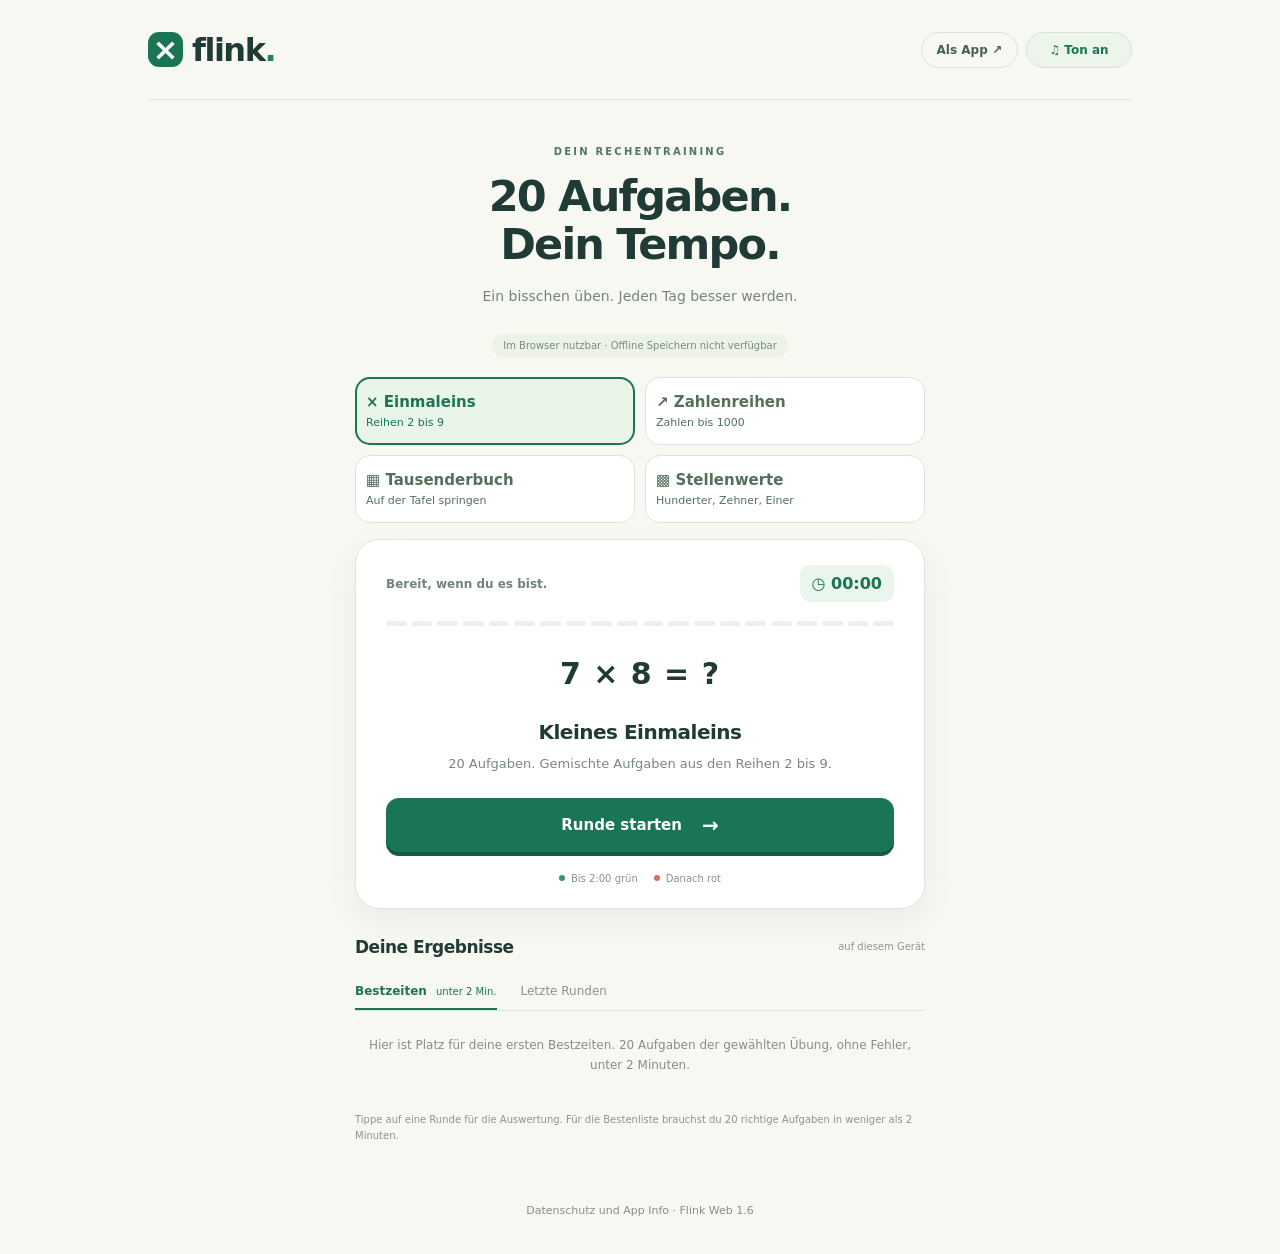
==== commit cc6f1838: "Add Tausenderbuch and place value practice with ten-task rounds" ====
--- a/index.html
+++ b/index.html
@@ -1,3 +1,3 @@
 <!doctype html>
-<html lang="de"><head><meta charset="utf-8"><meta name="viewport" content="width=device-width,initial-scale=1,viewport-fit=cover"><meta http-equiv="Content-Security-Policy" content="default-src 'none'; script-src 'self'; style-src 'self'; img-src 'self'; connect-src 'self'; media-src 'none'; object-src 'none'; base-uri 'none'; form-action 'none'; frame-src 'none'; worker-src 'self'; manifest-src 'self'"><meta name="color-scheme" content="light"><meta name="apple-mobile-web-app-capable" content="yes"><meta name="apple-mobile-web-app-title" content="Flink"><meta name="apple-mobile-web-app-status-bar-style" content="default"><link rel="manifest" href="manifest.webmanifest"><link rel="apple-touch-icon" sizes="180x180" href="icon-180.png"><meta name="theme-color" content="#167755"><meta name="description" content="20 Aufgaben. Dein Tempo. Übe Einmaleins und Zahlenreihen bis 1000."><link rel="icon" href="icon.svg"><title>Flink · Rechnen fürs iPhone</title><link rel="stylesheet" href="style.css"></head>
-<body><div class="shell"><header><a class="brand" href="index.html" aria-label="Flink Startseite"><span class="logo">×</span>flink<span class="brand-dot">.</span></a><div class="header-actions"><button id="installApp" class="small" type="button">Als App ↗</button><button id="soundToggle" class="small sound-toggle" type="button" aria-pressed="true">♫ Ton an</button></div></header><main><div class="intro"><span class="eyebrow">DEIN RECHENTRAINING</span><h1>20 Aufgaben.<br>Dein Tempo.</h1><p>Ein bisschen üben. Jeden Tag besser werden.</p><div id="offlineStatus" class="offline-status" role="status">Offline Modus wird vorbereitet …</div></div><button id="updateApp" class="secondary update-app" type="button" hidden>Update bereit · Neu laden</button><div id="modePicker" class="mode-picker" role="group" aria-label="Übung wählen"><button id="multiplyMode" aria-pressed="true"><strong>× Einmaleins</strong><span>Reihen 2 bis 9</span></button><button id="sequenceMode" aria-pressed="false"><strong>↗ Zahlenreihen</strong><span>Zahlen bis 1000</span></button></div><section class="game" aria-label="Rechentraining"><div class="game-top"><span id="progressLabel">Bereit, wenn du es bist.</span><div id="timer" class="timer" aria-label="Vergangene Zeit">◷ <span id="time">00:00</span></div></div><div id="dots" class="dots" aria-hidden="true"></div><div id="welcome" class="welcome"><div class="math-art" id="mathArt" aria-hidden="true"><span>7</span><i>×</i><span>8</span><b>?</b></div><h2 id="welcomeTitle">Auf die Plätze, fertig, rechnen!</h2><p id="welcomeText">20 gemischte Aufgaben aus den Reihen 2 bis 9.<br>Jede Antwort zählt. Deine Auswertung kommt am Ende.</p><button id="start" class="primary">Runde starten <span>→</span></button><div class="goal"><span class="green-dot"></span> <span id="goalTime">Bis 2:00 grün</span> <span class="red-dot"></span> Danach rot</div></div><div id="playing" hidden><div class="question" id="question" aria-live="polite"></div><div id="sequenceCells" class="sequence-cells" hidden></div><div id="answer" class="answer" role="textbox" aria-label="Deine Antwort" aria-readonly="true" tabindex="0">?</div><div id="feedback" class="feedback" aria-live="polite">Tippe dein Ergebnis ein.</div><div class="keypad" id="keypad"><button data-key="1">1</button><button data-key="2">2</button><button data-key="3">3</button><button data-key="4">4</button><button data-key="5">5</button><button data-key="6">6</button><button data-key="7">7</button><button data-key="8">8</button><button data-key="9">9</button><button data-key="Backspace" aria-label="Letzte Ziffer löschen">⌫</button><button data-key="0">0</button><button data-key="Enter" class="check" aria-label="Antwort prüfen">✓</button></div><button id="cancel" class="text-button">Runde beenden</button></div><div id="finished" class="finished" hidden><div class="finish-icon" aria-hidden="true">✓</div><h2 id="finishTitle"></h2><p id="finishText"></p><div id="summary" class="summary"></div><div class="score-grid" aria-label="Ergebnis"><div><strong id="rightCount">0</strong><span>richtig</span></div><div><strong id="wrongCount">0</strong><span>falsch</span></div><div><strong id="accuracy">0 %</strong><span>Trefferquote</span></div></div><p id="detailScore" hidden></p><p id="reviewSummary"></p><button id="viewResults" class="secondary">Antworten und Fehler ansehen →</button><p id="recordText" class="record-text"></p><button id="again" class="primary">Noch eine Runde <span>↻</span></button></div></section><section class="results"><div class="results-heading"><h2>Deine Ergebnisse</h2><span>auf diesem Gerät</span></div><div class="tabs" role="tablist" aria-label="Ergebnisse"><button id="bestTab" role="tab" aria-selected="true">Bestzeiten <span id="bestTimeLimit">unter 2 Min.</span></button><button id="recentTab" role="tab" aria-selected="false">Letzte Runden</button></div><div id="records" role="tabpanel"></div><p class="record-note" id="recordNote">Tippe auf eine Runde, um ihre Auswertung zu öffnen. Bestzeiten zählen nur für die Reihen 2 bis 9: alle 20 richtig und unter 2 Minuten.</p><p id="storageNotice" hidden>Dein Browser erlaubt kein Speichern. Ergebnisse bleiben nur bis zum Schließen erhalten.</p></section><footer><button id="openPrivacy" class="text-button" type="button">Datenschutz und App Info · Flink Web 1.5</button></footer></main><dialog id="installDialog" aria-labelledby="installTitle"><h2 id="installTitle">Flink auf deinem iPhone</h2><ol class="install-steps"><li>Öffne diesen Link in <strong>Safari</strong>.</li><li>Tippe auf <strong>Teilen</strong>, je nach Safari Ansicht zuerst auf das Seitenmenü.</li><li>Wähle <strong>Zu Home Bildschirm hinzufügen</strong>.</li><li>Aktiviere, falls angezeigt, <strong>Als Web App öffnen</strong> und tippe auf <strong>Hinzufügen</strong>.</li></ol><p>Öffne Flink danach über das neue Symbol einmal mit Internet und warte auf „Offline bereit“. Musik und Applaus starten erst mit deiner Runde.</p><p>Auch auf anderen Geräten kannst du Flink direkt im Browser nutzen. Die Ergebnisse werden auf jedem Gerät getrennt gespeichert.</p><button id="closeInstall" class="primary" type="button">Verstanden</button></dialog><dialog id="privacyDialog" aria-labelledby="privacyTitle"><h2 id="privacyTitle">Datenschutz und App Info</h2><p>Flink Web 1.5 lädt beim ersten Öffnen die App Dateien vom Hostingdienst. Sobald „Offline bereit“ erscheint, kannst du auch ohne Verbindung rechnen. Beim erneuten Online Aufruf werden App Dateien und Updates abgerufen. Dabei erhält der Hostingdienst technische Verbindungsdaten wie IP Adresse und Abrufzeit.</p><p>Die App enthält keine Werbung, Analysefunktionen oder Anmeldung. Deine Rechenergebnisse und Antworten werden von der App nicht an einen Server gesendet.</p><p>Auf diesem Gerät werden die Toneinstellung und bis zu 500 Runden mit Datum, Rechenzeit, Ergebnissen und einzelnen Antworten gespeichert. Die App fragt keine Namen oder Kontaktdaten ab.</p><p>Die Ergebnisse bleiben lokal in diesem Browser beziehungsweise der installierten Web App. Es gibt keine Synchronisierung zwischen Geräten. Über „Ergebnisse löschen“ oder das Löschen der Website Daten kannst du die gespeicherten Ergebnisse entfernen. Wenn Browser oder Betriebssystem Website Daten löschen, können Ergebnisse und Offline Dateien verloren gehen.</p><p>Musik und Applaus werden lokal erzeugt. Eine Anmeldung ist nicht nötig.</p><button id="eraseResults" class="secondary" type="button">Gespeicherte Ergebnisse löschen</button><p id="privacyMessage" role="status"></p><button id="closePrivacy" class="primary" type="button">Schließen</button></dialog><dialog id="reviewDialog" aria-labelledby="reviewTitle"><div class="review-header"><h2 id="reviewTitle">Deine Auswertung</h2><button id="closeReview" class="small" aria-label="Auswertung schließen">Schließen ✕</button></div><p id="reviewMode"></p><p id="reviewStats"></p><div id="reviewFilters" class="review-filters" role="group" aria-label="Antworten filtern"><button id="onlyWrong" aria-pressed="true">Nur Fehler</button><button id="allAnswers" aria-pressed="false">Alle 20 Antworten</button></div><p id="reviewLegacy" hidden></p><p id="reviewEmpty" hidden>Alles richtig! Du hast in dieser Runde keinen Fehler gemacht.</p><table id="reviewTable"><thead><tr><th>Aufgabe</th><th>Deine Antwort</th><th>Lösung</th></tr></thead><tbody id="reviewRows"></tbody></table></dialog></div><script src="audio.js"></script><script src="tasks.js"></script><script src="app.js"></script><script src="pwa.js"></script></body></html>
+<html lang="de"><head><meta charset="utf-8"><meta name="viewport" content="width=device-width,initial-scale=1,viewport-fit=cover"><meta http-equiv="Content-Security-Policy" content="default-src 'none'; script-src 'self'; style-src 'self'; img-src 'self'; connect-src 'self'; media-src 'none'; object-src 'none'; base-uri 'none'; form-action 'none'; frame-src 'none'; worker-src 'self'; manifest-src 'self'"><meta name="color-scheme" content="light"><meta name="apple-mobile-web-app-capable" content="yes"><meta name="apple-mobile-web-app-title" content="Flink"><meta name="apple-mobile-web-app-status-bar-style" content="default"><link rel="manifest" href="manifest.webmanifest"><link rel="apple-touch-icon" sizes="180x180" href="icon-180.png"><meta name="theme-color" content="#167755"><meta name="description" content="20 Aufgaben. Dein Tempo. Übe Einmaleins und Zahlenreihen bis 1000."><link rel="icon" href="icon.svg"><title>Flink · Rechnen fürs iPhone</title><link rel="stylesheet" href="style.css?v=1.6"></head>
+<body><div class="shell"><header><a class="brand" href="index.html" aria-label="Flink Startseite"><span class="logo">×</span>flink<span class="brand-dot">.</span></a><div class="header-actions"><button id="installApp" class="small" type="button">Als App ↗</button><button id="soundToggle" class="small sound-toggle" type="button" aria-pressed="true">♫ Ton an</button></div></header><main><div class="intro"><span class="eyebrow">DEIN RECHENTRAINING</span><h1>20 Aufgaben.<br>Dein Tempo.</h1><p>Ein bisschen üben. Jeden Tag besser werden.</p><div id="offlineStatus" class="offline-status" role="status">Offline Modus wird vorbereitet …</div></div><button id="updateApp" class="secondary update-app" type="button" hidden>Update bereit · Neu laden</button><div id="modePicker" class="mode-picker" role="group" aria-label="Übung wählen"><button id="multiplyMode" aria-pressed="true"><strong>× Einmaleins</strong><span>Reihen 2 bis 9</span></button><button id="sequenceMode" aria-pressed="false"><strong>↗ Zahlenreihen</strong><span>Zahlen bis 1000</span></button><button id="bookMode" aria-pressed="false"><strong>▦ Tausenderbuch</strong><span>Auf der Tafel springen</span></button><button id="placeMode" aria-pressed="false"><strong>▩ Stellenwerte</strong><span>Hunderter, Zehner, Einer</span></button></div><section class="game" aria-label="Rechentraining"><div class="game-top"><span id="progressLabel">Bereit, wenn du es bist.</span><div id="timer" class="timer" aria-label="Vergangene Zeit">◷ <span id="time">00:00</span></div></div><div id="dots" class="dots" aria-hidden="true"></div><div id="welcome" class="welcome"><div class="math-art" id="mathArt" aria-hidden="true"><span>7</span><i>×</i><span>8</span><b>?</b></div><h2 id="welcomeTitle">Auf die Plätze, fertig, rechnen!</h2><p id="welcomeText">20 gemischte Aufgaben aus den Reihen 2 bis 9.<br>Jede Antwort zählt. Deine Auswertung kommt am Ende.</p><button id="start" class="primary">Runde starten <span>→</span></button><div class="goal"><span class="green-dot"></span> <span id="goalTime">Bis 2:00 grün</span> <span class="red-dot"></span> Danach rot</div></div><div id="playing" hidden><div class="question" id="question" aria-live="polite"></div><div id="sequenceCells" class="sequence-cells" hidden></div><div id="bookPanel" hidden><p id="bookHint" class="practice-hint"></p><div id="bookGrid" class="book-grid" aria-label="Hundertertafel"></div></div><div id="placePanel" hidden><p class="practice-hint">Großes Quadrat = 100 · Stange = 10 · kleines Quadrat = 1</p><div id="placeGroups" class="place-groups"></div><p id="placeHint" class="practice-hint" aria-live="polite"></p><button id="submitPlace" class="primary" type="button" hidden>Weiter ✓</button></div><div id="answer" class="answer" role="textbox" aria-label="Deine Antwort" aria-readonly="true" tabindex="0">?</div><div id="feedback" class="feedback" aria-live="polite">Tippe dein Ergebnis ein.</div><div class="keypad" id="keypad"><button data-key="1">1</button><button data-key="2">2</button><button data-key="3">3</button><button data-key="4">4</button><button data-key="5">5</button><button data-key="6">6</button><button data-key="7">7</button><button data-key="8">8</button><button data-key="9">9</button><button data-key="Backspace" aria-label="Letzte Ziffer löschen">⌫</button><button data-key="0">0</button><button data-key="Enter" class="check" aria-label="Antwort prüfen">✓</button></div><button id="cancel" class="text-button">Runde beenden</button></div><div id="finished" class="finished" hidden><div class="finish-icon" aria-hidden="true">✓</div><h2 id="finishTitle"></h2><p id="finishText"></p><div id="summary" class="summary"></div><div class="score-grid" aria-label="Ergebnis"><div><strong id="rightCount">0</strong><span>richtig</span></div><div><strong id="wrongCount">0</strong><span>falsch</span></div><div><strong id="accuracy">0 %</strong><span>Trefferquote</span></div></div><p id="detailScore" hidden></p><p id="reviewSummary"></p><button id="viewResults" class="secondary">Antworten und Fehler ansehen →</button><p id="recordText" class="record-text"></p><button id="again" class="primary">Noch eine Runde <span>↻</span></button></div></section><section class="results"><div class="results-heading"><h2>Deine Ergebnisse</h2><span>auf diesem Gerät</span></div><div class="tabs" role="tablist" aria-label="Ergebnisse"><button id="bestTab" role="tab" aria-selected="true">Bestzeiten <span id="bestTimeLimit">unter 2 Min.</span></button><button id="recentTab" role="tab" aria-selected="false">Letzte Runden</button></div><div id="records" role="tabpanel"></div><p class="record-note" id="recordNote">Tippe auf eine Runde, um ihre Auswertung zu öffnen. Bestzeiten zählen nur für die Reihen 2 bis 9: alle 20 richtig und unter 2 Minuten.</p><p id="storageNotice" hidden>Dein Browser erlaubt kein Speichern. Ergebnisse bleiben nur bis zum Schließen erhalten.</p></section><footer><button id="openPrivacy" class="text-button" type="button">Datenschutz und App Info · Flink Web 1.6</button></footer></main><dialog id="installDialog" aria-labelledby="installTitle"><h2 id="installTitle">Flink auf deinem iPhone</h2><ol class="install-steps"><li>Öffne diesen Link in <strong>Safari</strong>.</li><li>Tippe auf <strong>Teilen</strong>, je nach Safari Ansicht zuerst auf das Seitenmenü.</li><li>Wähle <strong>Zu Home Bildschirm hinzufügen</strong>.</li><li>Aktiviere, falls angezeigt, <strong>Als Web App öffnen</strong> und tippe auf <strong>Hinzufügen</strong>.</li></ol><p>Öffne Flink danach über das neue Symbol einmal mit Internet und warte auf „Offline bereit“. Musik und Applaus starten erst mit deiner Runde.</p><p>Auch auf anderen Geräten kannst du Flink direkt im Browser nutzen. Die Ergebnisse werden auf jedem Gerät getrennt gespeichert.</p><button id="closeInstall" class="primary" type="button">Verstanden</button></dialog><dialog id="privacyDialog" aria-labelledby="privacyTitle"><h2 id="privacyTitle">Datenschutz und App Info</h2><p>Flink Web 1.6 lädt beim ersten Öffnen die App Dateien vom Hostingdienst. Sobald „Offline bereit“ erscheint, kannst du auch ohne Verbindung rechnen. Beim erneuten Online Aufruf werden App Dateien und Updates abgerufen. Dabei erhält der Hostingdienst technische Verbindungsdaten wie IP Adresse und Abrufzeit.</p><p>Die App enthält keine Werbung, Analysefunktionen oder Anmeldung. Deine Rechenergebnisse und Antworten werden von der App nicht an einen Server gesendet.</p><p>Auf diesem Gerät werden die Toneinstellung und bis zu 500 Runden mit Datum, Rechenzeit, Ergebnissen und einzelnen Antworten gespeichert. Die App fragt keine Namen oder Kontaktdaten ab.</p><p>Die Ergebnisse bleiben lokal in diesem Browser beziehungsweise der installierten Web App. Es gibt keine Synchronisierung zwischen Geräten. Über „Ergebnisse löschen“ oder das Löschen der Website Daten kannst du die gespeicherten Ergebnisse entfernen. Wenn Browser oder Betriebssystem Website Daten löschen, können Ergebnisse und Offline Dateien verloren gehen.</p><p>Musik und Applaus werden lokal erzeugt. Eine Anmeldung ist nicht nötig.</p><button id="eraseResults" class="secondary" type="button">Gespeicherte Ergebnisse löschen</button><p id="privacyMessage" role="status"></p><button id="closePrivacy" class="primary" type="button">Schließen</button></dialog><dialog id="reviewDialog" aria-labelledby="reviewTitle"><div class="review-header"><h2 id="reviewTitle">Deine Auswertung</h2><button id="closeReview" class="small" aria-label="Auswertung schließen">Schließen ✕</button></div><p id="reviewMode"></p><p id="reviewStats"></p><div id="reviewFilters" class="review-filters" role="group" aria-label="Antworten filtern"><button id="onlyWrong" aria-pressed="true">Nur Fehler</button><button id="allAnswers" aria-pressed="false">Alle 20 Antworten</button></div><p id="reviewLegacy" hidden></p><p id="reviewEmpty" hidden>Alles richtig! Du hast in dieser Runde keinen Fehler gemacht.</p><table id="reviewTable"><thead><tr><th>Aufgabe</th><th>Deine Antwort</th><th>Lösung</th></tr></thead><tbody id="reviewRows"></tbody></table></dialog></div><script src="audio.js?v=1.6"></script><script src="tasks.js?v=1.6"></script><script src="app.js?v=1.6"></script><script src="pwa.js?v=1.6"></script></body></html>
--- a/style.css
+++ b/style.css
@@ -13,3 +13,21 @@
 .mode-picker{display:grid;grid-template-columns:1fr 1fr;gap:10px;margin:0 0 16px}.mode-picker button{padding:15px 10px;text-align:left;border:1px solid #dce5d7;border-radius:15px;background:#fff;color:#53705b}.mode-picker button[aria-pressed=true]{background:#eaf5e9;border:2px solid #197555;padding:14px 9px;color:#197555}.mode-picker strong{display:block;font-size:15px}.mode-picker span{display:block;font-size:11px;margin-top:5px}.math-art{font-size:30px;font-weight:750;letter-spacing:1px}.sequence-title{font-size:20px;line-height:1.4;letter-spacing:-.3px;padding:22px 0}.sequence-cells{display:grid;grid-template-columns:repeat(5,minmax(0,1fr));gap:7px;margin:3px 0 12px;position:relative;padding:12px 0}.sequence-cells:before{content:'';height:2px;position:absolute;left:10px;right:10px;top:50%;background:#bdd0bc}.sequence-cells.midpoint{grid-template-columns:repeat(3,minmax(0,1fr))}.sequence-cell{position:relative;display:grid;place-items:center;min-width:0;min-height:56px;padding:8px 2px;border:2px solid #d3dfce;border-radius:11px;background:#f4f8ef;color:#203a36;font-size:22px;font-weight:750;font-variant-numeric:tabular-nums}.sequence-cell.given{background:#fff;border-color:#e1e7dc;color:#6c7d6c}.sequence-cell.active{border-color:#197555;background:#e8f4e5;box-shadow:0 0 0 3px #19755518}#detailScore{font-size:12px;color:#53705b}#reviewMode{font-size:12px;color:#197555}#reviewTable td:first-child{max-width:170px;overflow-wrap:anywhere;font-size:12px}#reviewTable td{font-size:13px}#reviewTable th{font-size:10px}@media(max-width:370px){.sequence-cells{gap:4px}.sequence-cell{font-size:18px;min-height:50px}.game{padding:16px}.sequence-title{font-size:18px}.mode-picker strong{font-size:13px}}body:has(#playing:not([hidden])) .intro{display:none}body:has(#playing:not([hidden])) main{margin-top:18px}
 
 .update-app{margin-bottom:16px}
+
+.book-grid {display:grid;grid-template-columns:repeat(10,minmax(0,1fr));gap:2px;margin:0 auto 10px;max-width:460px}
+.book-grid span {display:grid;place-items:center;min-height:22px;padding:2px 0;background:#edf3ec;border-radius:4px;font-size:clamp(9px,2.8vw,14px);font-variant-numeric:tabular-nums}
+.book-grid .book-start {background:#176e53;color:white;font-weight:800}
+.book-grid .book-end {background:#ffd275;color:#493000;font-weight:800}
+.practice-hint {font-size:.82rem;text-align:center;color:#475e50;margin:6px 0 12px}
+.practice-hint:empty {display:none}
+.place-groups {display:grid;grid-template-columns:repeat(3,minmax(0,1fr));gap:6px;margin:10px auto}
+.place-group {text-align:center;padding:7px 3px;border-radius:8px;background:#f1f5f0;--shape:#a82125;--w:26px;--h:26px}
+.place-group strong {display:block;font-size:.75rem;margin-bottom:5px}
+.place-1 {--shape:#195eae;--w:8px;--h:26px}
+.place-2 {--shape:#217343;--w:11px;--h:11px}
+.place-shapes {display:grid;grid-template-columns:repeat(3,minmax(0,1fr));gap:3px;align-items:center;justify-items:center}
+.place-shape {display:grid;place-items:center;min-height:30px;width:100%;padding:0;background:none;border:0;box-shadow:none}
+.place-shape::after {content:'';width:min(var(--w),100%);height:var(--h);background:var(--shape);border-radius:2px}
+.place-shape[aria-pressed="false"]::after {opacity:.22}
+.place-clear {font:inherit;font-size:.8rem;border:1px solid #809487;background:white;color:#213a2d;border-radius:5px;min-height:26px;min-width:35px;margin-bottom:4px}
+#submitPlace {margin:12px auto 0}
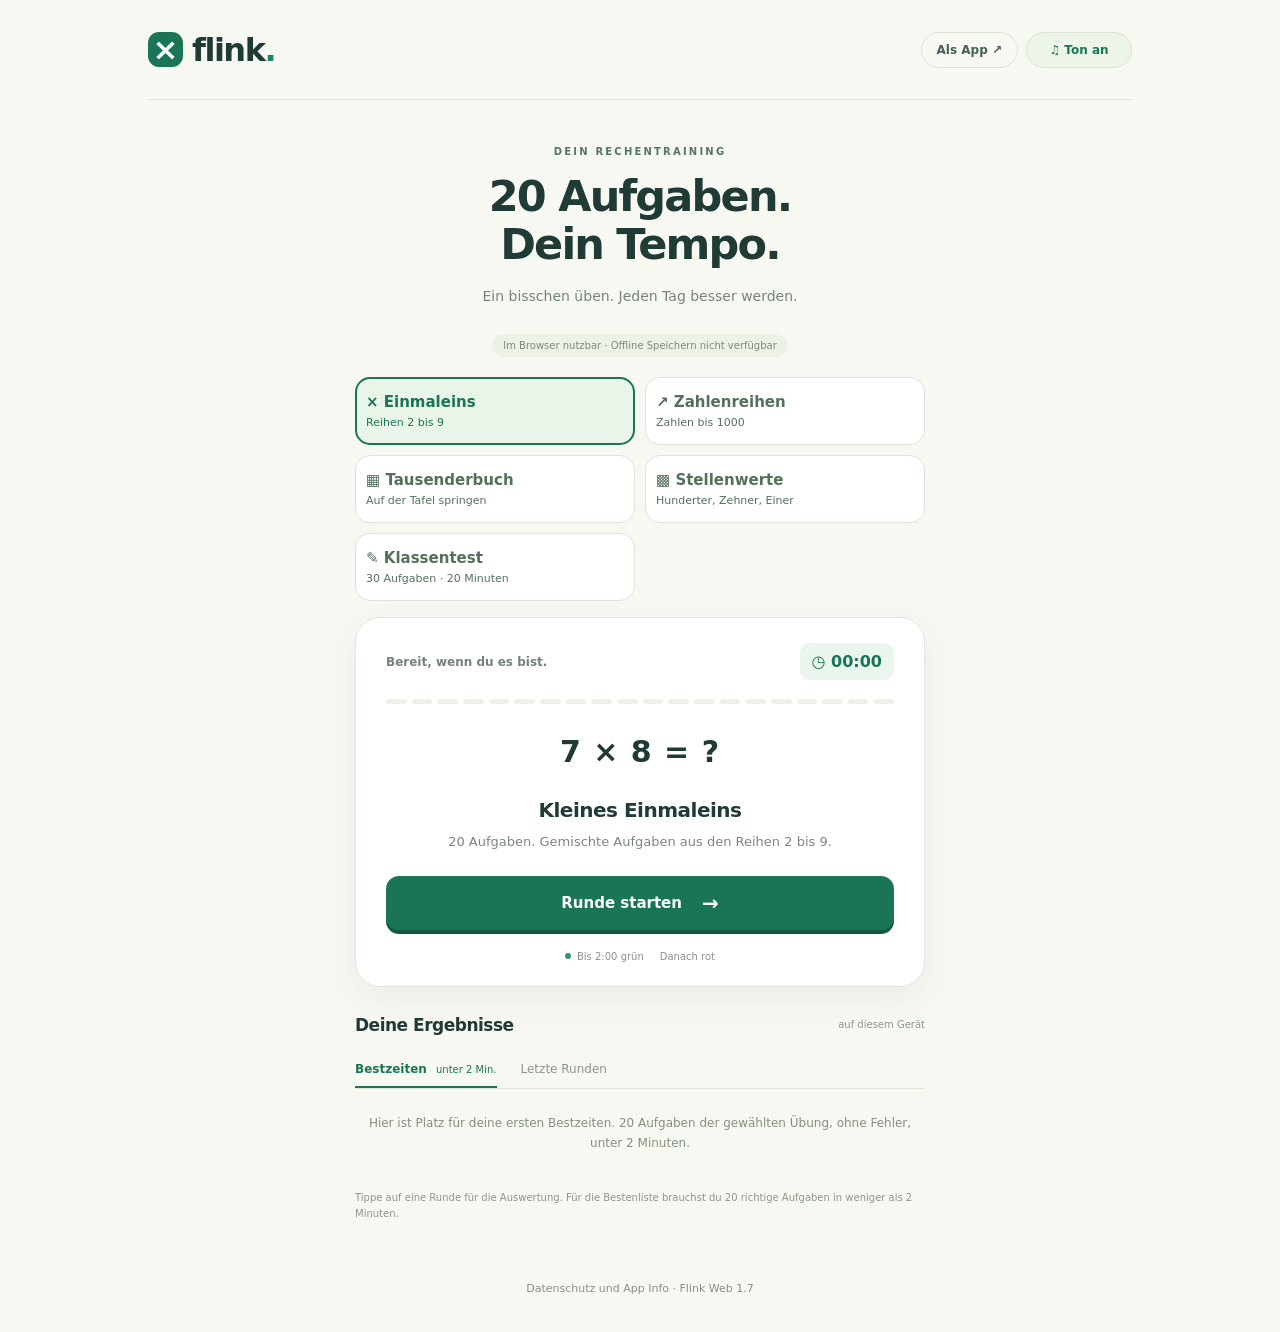
==== commit 08a74652: "Add multi-step number-grid routes and timed graded class test" ====
--- a/index.html
+++ b/index.html
@@ -1,3 +1,3 @@
 <!doctype html>
-<html lang="de"><head><meta charset="utf-8"><meta name="viewport" content="width=device-width,initial-scale=1,viewport-fit=cover"><meta http-equiv="Content-Security-Policy" content="default-src 'none'; script-src 'self'; style-src 'self'; img-src 'self'; connect-src 'self'; media-src 'none'; object-src 'none'; base-uri 'none'; form-action 'none'; frame-src 'none'; worker-src 'self'; manifest-src 'self'"><meta name="color-scheme" content="light"><meta name="apple-mobile-web-app-capable" content="yes"><meta name="apple-mobile-web-app-title" content="Flink"><meta name="apple-mobile-web-app-status-bar-style" content="default"><link rel="manifest" href="manifest.webmanifest"><link rel="apple-touch-icon" sizes="180x180" href="icon-180.png"><meta name="theme-color" content="#167755"><meta name="description" content="20 Aufgaben. Dein Tempo. Übe Einmaleins und Zahlenreihen bis 1000."><link rel="icon" href="icon.svg"><title>Flink · Rechnen fürs iPhone</title><link rel="stylesheet" href="style.css?v=1.6"></head>
-<body><div class="shell"><header><a class="brand" href="index.html" aria-label="Flink Startseite"><span class="logo">×</span>flink<span class="brand-dot">.</span></a><div class="header-actions"><button id="installApp" class="small" type="button">Als App ↗</button><button id="soundToggle" class="small sound-toggle" type="button" aria-pressed="true">♫ Ton an</button></div></header><main><div class="intro"><span class="eyebrow">DEIN RECHENTRAINING</span><h1>20 Aufgaben.<br>Dein Tempo.</h1><p>Ein bisschen üben. Jeden Tag besser werden.</p><div id="offlineStatus" class="offline-status" role="status">Offline Modus wird vorbereitet …</div></div><button id="updateApp" class="secondary update-app" type="button" hidden>Update bereit · Neu laden</button><div id="modePicker" class="mode-picker" role="group" aria-label="Übung wählen"><button id="multiplyMode" aria-pressed="true"><strong>× Einmaleins</strong><span>Reihen 2 bis 9</span></button><button id="sequenceMode" aria-pressed="false"><strong>↗ Zahlenreihen</strong><span>Zahlen bis 1000</span></button><button id="bookMode" aria-pressed="false"><strong>▦ Tausenderbuch</strong><span>Auf der Tafel springen</span></button><button id="placeMode" aria-pressed="false"><strong>▩ Stellenwerte</strong><span>Hunderter, Zehner, Einer</span></button></div><section class="game" aria-label="Rechentraining"><div class="game-top"><span id="progressLabel">Bereit, wenn du es bist.</span><div id="timer" class="timer" aria-label="Vergangene Zeit">◷ <span id="time">00:00</span></div></div><div id="dots" class="dots" aria-hidden="true"></div><div id="welcome" class="welcome"><div class="math-art" id="mathArt" aria-hidden="true"><span>7</span><i>×</i><span>8</span><b>?</b></div><h2 id="welcomeTitle">Auf die Plätze, fertig, rechnen!</h2><p id="welcomeText">20 gemischte Aufgaben aus den Reihen 2 bis 9.<br>Jede Antwort zählt. Deine Auswertung kommt am Ende.</p><button id="start" class="primary">Runde starten <span>→</span></button><div class="goal"><span class="green-dot"></span> <span id="goalTime">Bis 2:00 grün</span> <span class="red-dot"></span> Danach rot</div></div><div id="playing" hidden><div class="question" id="question" aria-live="polite"></div><div id="sequenceCells" class="sequence-cells" hidden></div><div id="bookPanel" hidden><p id="bookHint" class="practice-hint"></p><div id="bookGrid" class="book-grid" aria-label="Hundertertafel"></div></div><div id="placePanel" hidden><p class="practice-hint">Großes Quadrat = 100 · Stange = 10 · kleines Quadrat = 1</p><div id="placeGroups" class="place-groups"></div><p id="placeHint" class="practice-hint" aria-live="polite"></p><button id="submitPlace" class="primary" type="button" hidden>Weiter ✓</button></div><div id="answer" class="answer" role="textbox" aria-label="Deine Antwort" aria-readonly="true" tabindex="0">?</div><div id="feedback" class="feedback" aria-live="polite">Tippe dein Ergebnis ein.</div><div class="keypad" id="keypad"><button data-key="1">1</button><button data-key="2">2</button><button data-key="3">3</button><button data-key="4">4</button><button data-key="5">5</button><button data-key="6">6</button><button data-key="7">7</button><button data-key="8">8</button><button data-key="9">9</button><button data-key="Backspace" aria-label="Letzte Ziffer löschen">⌫</button><button data-key="0">0</button><button data-key="Enter" class="check" aria-label="Antwort prüfen">✓</button></div><button id="cancel" class="text-button">Runde beenden</button></div><div id="finished" class="finished" hidden><div class="finish-icon" aria-hidden="true">✓</div><h2 id="finishTitle"></h2><p id="finishText"></p><div id="summary" class="summary"></div><div class="score-grid" aria-label="Ergebnis"><div><strong id="rightCount">0</strong><span>richtig</span></div><div><strong id="wrongCount">0</strong><span>falsch</span></div><div><strong id="accuracy">0 %</strong><span>Trefferquote</span></div></div><p id="detailScore" hidden></p><p id="reviewSummary"></p><button id="viewResults" class="secondary">Antworten und Fehler ansehen →</button><p id="recordText" class="record-text"></p><button id="again" class="primary">Noch eine Runde <span>↻</span></button></div></section><section class="results"><div class="results-heading"><h2>Deine Ergebnisse</h2><span>auf diesem Gerät</span></div><div class="tabs" role="tablist" aria-label="Ergebnisse"><button id="bestTab" role="tab" aria-selected="true">Bestzeiten <span id="bestTimeLimit">unter 2 Min.</span></button><button id="recentTab" role="tab" aria-selected="false">Letzte Runden</button></div><div id="records" role="tabpanel"></div><p class="record-note" id="recordNote">Tippe auf eine Runde, um ihre Auswertung zu öffnen. Bestzeiten zählen nur für die Reihen 2 bis 9: alle 20 richtig und unter 2 Minuten.</p><p id="storageNotice" hidden>Dein Browser erlaubt kein Speichern. Ergebnisse bleiben nur bis zum Schließen erhalten.</p></section><footer><button id="openPrivacy" class="text-button" type="button">Datenschutz und App Info · Flink Web 1.6</button></footer></main><dialog id="installDialog" aria-labelledby="installTitle"><h2 id="installTitle">Flink auf deinem iPhone</h2><ol class="install-steps"><li>Öffne diesen Link in <strong>Safari</strong>.</li><li>Tippe auf <strong>Teilen</strong>, je nach Safari Ansicht zuerst auf das Seitenmenü.</li><li>Wähle <strong>Zu Home Bildschirm hinzufügen</strong>.</li><li>Aktiviere, falls angezeigt, <strong>Als Web App öffnen</strong> und tippe auf <strong>Hinzufügen</strong>.</li></ol><p>Öffne Flink danach über das neue Symbol einmal mit Internet und warte auf „Offline bereit“. Musik und Applaus starten erst mit deiner Runde.</p><p>Auch auf anderen Geräten kannst du Flink direkt im Browser nutzen. Die Ergebnisse werden auf jedem Gerät getrennt gespeichert.</p><button id="closeInstall" class="primary" type="button">Verstanden</button></dialog><dialog id="privacyDialog" aria-labelledby="privacyTitle"><h2 id="privacyTitle">Datenschutz und App Info</h2><p>Flink Web 1.6 lädt beim ersten Öffnen die App Dateien vom Hostingdienst. Sobald „Offline bereit“ erscheint, kannst du auch ohne Verbindung rechnen. Beim erneuten Online Aufruf werden App Dateien und Updates abgerufen. Dabei erhält der Hostingdienst technische Verbindungsdaten wie IP Adresse und Abrufzeit.</p><p>Die App enthält keine Werbung, Analysefunktionen oder Anmeldung. Deine Rechenergebnisse und Antworten werden von der App nicht an einen Server gesendet.</p><p>Auf diesem Gerät werden die Toneinstellung und bis zu 500 Runden mit Datum, Rechenzeit, Ergebnissen und einzelnen Antworten gespeichert. Die App fragt keine Namen oder Kontaktdaten ab.</p><p>Die Ergebnisse bleiben lokal in diesem Browser beziehungsweise der installierten Web App. Es gibt keine Synchronisierung zwischen Geräten. Über „Ergebnisse löschen“ oder das Löschen der Website Daten kannst du die gespeicherten Ergebnisse entfernen. Wenn Browser oder Betriebssystem Website Daten löschen, können Ergebnisse und Offline Dateien verloren gehen.</p><p>Musik und Applaus werden lokal erzeugt. Eine Anmeldung ist nicht nötig.</p><button id="eraseResults" class="secondary" type="button">Gespeicherte Ergebnisse löschen</button><p id="privacyMessage" role="status"></p><button id="closePrivacy" class="primary" type="button">Schließen</button></dialog><dialog id="reviewDialog" aria-labelledby="reviewTitle"><div class="review-header"><h2 id="reviewTitle">Deine Auswertung</h2><button id="closeReview" class="small" aria-label="Auswertung schließen">Schließen ✕</button></div><p id="reviewMode"></p><p id="reviewStats"></p><div id="reviewFilters" class="review-filters" role="group" aria-label="Antworten filtern"><button id="onlyWrong" aria-pressed="true">Nur Fehler</button><button id="allAnswers" aria-pressed="false">Alle 20 Antworten</button></div><p id="reviewLegacy" hidden></p><p id="reviewEmpty" hidden>Alles richtig! Du hast in dieser Runde keinen Fehler gemacht.</p><table id="reviewTable"><thead><tr><th>Aufgabe</th><th>Deine Antwort</th><th>Lösung</th></tr></thead><tbody id="reviewRows"></tbody></table></dialog></div><script src="audio.js?v=1.6"></script><script src="tasks.js?v=1.6"></script><script src="app.js?v=1.6"></script><script src="pwa.js?v=1.6"></script></body></html>
+<html lang="de"><head><meta charset="utf-8"><meta name="viewport" content="width=device-width,initial-scale=1,viewport-fit=cover"><meta http-equiv="Content-Security-Policy" content="default-src 'none'; script-src 'self'; style-src 'self'; img-src 'self'; connect-src 'self'; media-src 'none'; object-src 'none'; base-uri 'none'; form-action 'none'; frame-src 'none'; worker-src 'self'; manifest-src 'self'"><meta name="color-scheme" content="light"><meta name="apple-mobile-web-app-capable" content="yes"><meta name="apple-mobile-web-app-title" content="Flink"><meta name="apple-mobile-web-app-status-bar-style" content="default"><link rel="manifest" href="manifest.webmanifest"><link rel="apple-touch-icon" sizes="180x180" href="icon-180.png"><meta name="theme-color" content="#167755"><meta name="description" content="20 Aufgaben. Dein Tempo. Übe Einmaleins und Zahlenreihen bis 1000."><link rel="icon" href="icon.svg"><title>Flink · Rechnen fürs iPhone</title><link rel="stylesheet" href="style.css?v=1.7"></head>
+<body><div class="shell"><header><a class="brand" href="index.html" aria-label="Flink Startseite"><span class="logo">×</span>flink<span class="brand-dot">.</span></a><div class="header-actions"><button id="installApp" class="small" type="button">Als App ↗</button><button id="soundToggle" class="small sound-toggle" type="button" aria-pressed="true">♫ Ton an</button></div></header><main><div class="intro"><span class="eyebrow">DEIN RECHENTRAINING</span><h1><span id="headlineCount">20 Aufgaben.</span><br>Dein Tempo.</h1><p>Ein bisschen üben. Jeden Tag besser werden.</p><div id="offlineStatus" class="offline-status" role="status">Offline Modus wird vorbereitet …</div></div><button id="updateApp" class="secondary update-app" type="button" hidden>Update bereit · Neu laden</button><div id="modePicker" class="mode-picker" role="group" aria-label="Übung wählen"><button id="multiplyMode" aria-pressed="true"><strong>× Einmaleins</strong><span>Reihen 2 bis 9</span></button><button id="sequenceMode" aria-pressed="false"><strong>↗ Zahlenreihen</strong><span>Zahlen bis 1000</span></button><button id="bookMode" aria-pressed="false"><strong>▦ Tausenderbuch</strong><span>Auf der Tafel springen</span></button><button id="placeMode" aria-pressed="false"><strong>▩ Stellenwerte</strong><span>Hunderter, Zehner, Einer</span></button><button id="examMode" aria-pressed="false"><strong>✎ Klassentest</strong><span>30 Aufgaben · 20 Minuten</span></button></div><section class="game" aria-label="Rechentraining"><div class="game-top"><span id="progressLabel">Bereit, wenn du es bist.</span><div id="timer" class="timer" aria-label="Vergangene Zeit">◷ <span id="time">00:00</span></div></div><div id="dots" class="dots" aria-hidden="true"></div><div id="welcome" class="welcome"><div class="math-art" id="mathArt" aria-hidden="true"><span>7</span><i>×</i><span>8</span><b>?</b></div><h2 id="welcomeTitle">Auf die Plätze, fertig, rechnen!</h2><p id="welcomeText">20 gemischte Aufgaben aus den Reihen 2 bis 9.<br>Jede Antwort zählt. Deine Auswertung kommt am Ende.</p><button id="start" class="primary">Runde starten <span>→</span></button><div class="goal"><span class="green-dot"></span> <span id="goalTime">Bis 2:00 grün</span> <span id="goalAfter"><span class="red-dot"></span> Danach rot</span></div></div><details id="examScale" hidden><summary>Notenschlüssel für diesen Übungstest</summary><p id="gradeScale"></p></details><div id="playing" hidden><div class="question" id="question" aria-live="polite"></div><div id="sequenceCells" class="sequence-cells" hidden></div><div id="bookPanel" hidden><p id="bookHint" class="practice-hint"></p><div id="bookRoute" class="book-route" aria-label="Sprungfolge"></div><div id="bookGrid" class="book-grid" aria-label="Hundertertafel"></div></div><div id="placePanel" hidden><p class="practice-hint">Großes Quadrat = 100 · Stange = 10 · kleines Quadrat = 1</p><div id="placeGroups" class="place-groups"></div><p id="placeHint" class="practice-hint" aria-live="polite"></p><button id="submitPlace" class="primary" type="button" hidden>Weiter ✓</button></div><div id="answer" class="answer" role="textbox" aria-label="Deine Antwort" aria-readonly="true" tabindex="0">?</div><div id="feedback" class="feedback" aria-live="polite">Tippe dein Ergebnis ein.</div><div class="keypad" id="keypad"><button data-key="1">1</button><button data-key="2">2</button><button data-key="3">3</button><button data-key="4">4</button><button data-key="5">5</button><button data-key="6">6</button><button data-key="7">7</button><button data-key="8">8</button><button data-key="9">9</button><button data-key="Backspace" aria-label="Letzte Ziffer löschen">⌫</button><button data-key="0">0</button><button data-key="Enter" class="check" aria-label="Antwort prüfen">✓</button></div><button id="cancel" class="text-button">Runde beenden</button></div><div id="finished" class="finished" hidden><div class="finish-icon" aria-hidden="true">✓</div><h2 id="finishTitle"></h2><p id="finishText"></p><p id="examResult" class="exam-result" hidden></p><div id="summary" class="summary"></div><div class="score-grid" aria-label="Ergebnis"><div><strong id="rightCount">0</strong><span>richtig</span></div><div><strong id="wrongCount">0</strong><span>falsch</span></div><div><strong id="accuracy">0 %</strong><span>Trefferquote</span></div></div><p id="detailScore" hidden></p><p id="reviewSummary"></p><button id="viewResults" class="secondary">Antworten und Fehler ansehen →</button><p id="recordText" class="record-text"></p><button id="again" class="primary">Noch eine Runde <span>↻</span></button></div></section><section class="results"><div class="results-heading"><h2>Deine Ergebnisse</h2><span>auf diesem Gerät</span></div><div class="tabs" role="tablist" aria-label="Ergebnisse"><button id="bestTab" role="tab" aria-selected="true">Bestzeiten <span id="bestTimeLimit">unter 2 Min.</span></button><button id="recentTab" role="tab" aria-selected="false">Letzte Runden</button></div><div id="records" role="tabpanel"></div><p class="record-note" id="recordNote">Tippe auf eine Runde, um ihre Auswertung zu öffnen. Bestzeiten zählen nur für die Reihen 2 bis 9: alle 20 richtig und unter 2 Minuten.</p><p id="storageNotice" hidden>Dein Browser erlaubt kein Speichern. Ergebnisse bleiben nur bis zum Schließen erhalten.</p></section><footer><button id="openPrivacy" class="text-button" type="button">Datenschutz und App Info · Flink Web 1.7</button></footer></main><dialog id="installDialog" aria-labelledby="installTitle"><h2 id="installTitle">Flink auf deinem iPhone</h2><ol class="install-steps"><li>Öffne diesen Link in <strong>Safari</strong>.</li><li>Tippe auf <strong>Teilen</strong>, je nach Safari Ansicht zuerst auf das Seitenmenü.</li><li>Wähle <strong>Zu Home Bildschirm hinzufügen</strong>.</li><li>Aktiviere, falls angezeigt, <strong>Als Web App öffnen</strong> und tippe auf <strong>Hinzufügen</strong>.</li></ol><p>Öffne Flink danach über das neue Symbol einmal mit Internet und warte auf „Offline bereit“. Musik und Applaus starten erst mit deiner Runde.</p><p>Auch auf anderen Geräten kannst du Flink direkt im Browser nutzen. Die Ergebnisse werden auf jedem Gerät getrennt gespeichert.</p><button id="closeInstall" class="primary" type="button">Verstanden</button></dialog><dialog id="privacyDialog" aria-labelledby="privacyTitle"><h2 id="privacyTitle">Datenschutz und App Info</h2><p>Flink Web 1.7 lädt beim ersten Öffnen die App Dateien vom Hostingdienst. Sobald „Offline bereit“ erscheint, kannst du auch ohne Verbindung rechnen. Beim erneuten Online Aufruf werden App Dateien und Updates abgerufen. Dabei erhält der Hostingdienst technische Verbindungsdaten wie IP Adresse und Abrufzeit.</p><p>Die App enthält keine Werbung, Analysefunktionen oder Anmeldung. Deine Rechenergebnisse und Antworten werden von der App nicht an einen Server gesendet.</p><p>Auf diesem Gerät werden die Toneinstellung und bis zu 500 Runden mit Datum, Rechenzeit, Ergebnissen und einzelnen Antworten gespeichert. Die App fragt keine Namen oder Kontaktdaten ab.</p><p>Die Ergebnisse bleiben lokal in diesem Browser beziehungsweise der installierten Web App. Es gibt keine Synchronisierung zwischen Geräten. Über „Ergebnisse löschen“ oder das Löschen der Website Daten kannst du die gespeicherten Ergebnisse entfernen. Wenn Browser oder Betriebssystem Website Daten löschen, können Ergebnisse und Offline Dateien verloren gehen.</p><p>Musik und Applaus werden lokal erzeugt. Eine Anmeldung ist nicht nötig.</p><button id="eraseResults" class="secondary" type="button">Gespeicherte Ergebnisse löschen</button><p id="privacyMessage" role="status"></p><button id="closePrivacy" class="primary" type="button">Schließen</button></dialog><dialog id="reviewDialog" aria-labelledby="reviewTitle"><div class="review-header"><h2 id="reviewTitle">Deine Auswertung</h2><button id="closeReview" class="small" aria-label="Auswertung schließen">Schließen ✕</button></div><p id="reviewMode"></p><p id="reviewStats"></p><div id="reviewFilters" class="review-filters" role="group" aria-label="Antworten filtern"><button id="onlyWrong" aria-pressed="true">Nur Fehler</button><button id="allAnswers" aria-pressed="false">Alle 20 Antworten</button></div><p id="reviewLegacy" hidden></p><p id="reviewEmpty" hidden>Alles richtig! Du hast in dieser Runde keinen Fehler gemacht.</p><table id="reviewTable"><thead><tr><th>Aufgabe</th><th>Deine Antwort</th><th>Lösung</th></tr></thead><tbody id="reviewRows"></tbody></table></dialog></div><script src="audio.js?v=1.7"></script><script src="tasks.js?v=1.7"></script><script src="app.js?v=1.7"></script><script src="pwa.js?v=1.7"></script></body></html>
--- a/style.css
+++ b/style.css
@@ -31,3 +31,9 @@
 .place-shape[aria-pressed="false"]::after {opacity:.22}
 .place-clear {font:inherit;font-size:.8rem;border:1px solid #809487;background:white;color:#213a2d;border-radius:5px;min-height:26px;min-width:35px;margin-bottom:4px}
 #submitPlace {margin:12px auto 0}
+
+.book-route {display:flex;justify-content:center;gap:8px;margin:0 auto 8px}
+.book-route span {padding:4px 10px;border-radius:8px;background:#e6f1e8;color:#174f3c;font-size:1.2rem;font-weight:800}
+#examScale {padding:8px;text-align:center;font-size:.85rem}
+#examScale p {line-height:1.7}
+#examResult {font-size:1.4rem;font-weight:800;color:#174f3c}
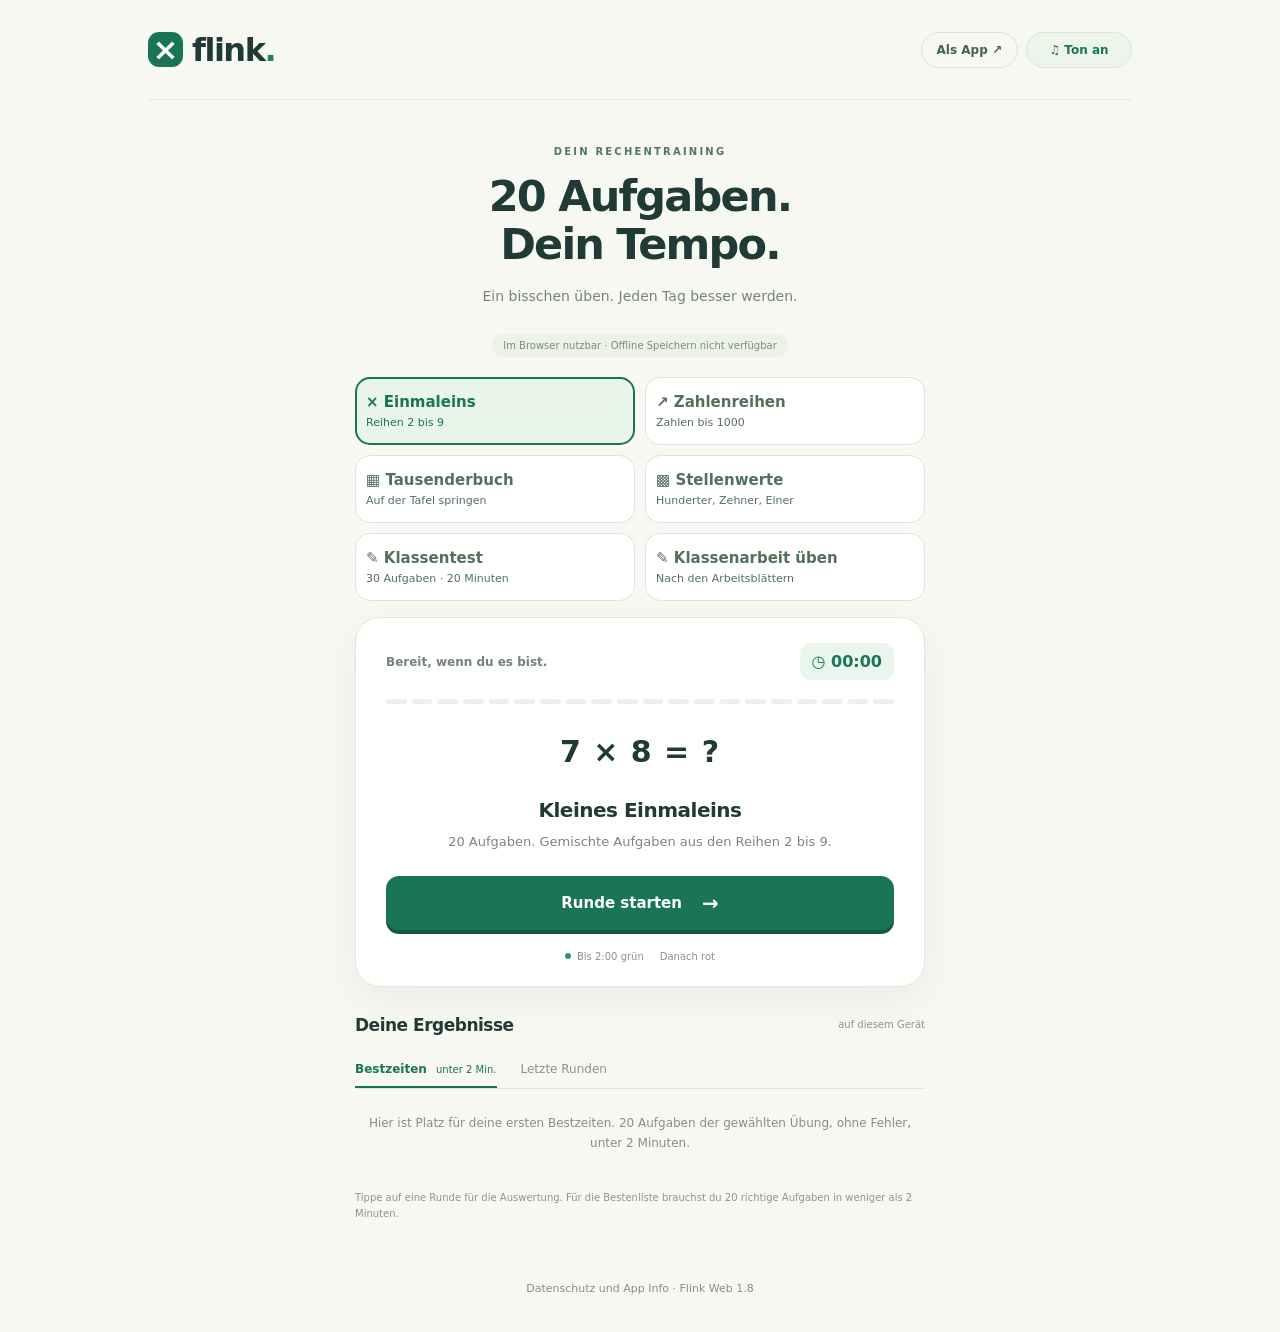
==== commit 3f7d8bbd: "Add timed practice modeled on the class preparation worksheets" ====
--- a/index.html
+++ b/index.html
@@ -1,3 +1,3 @@
 <!doctype html>
-<html lang="de"><head><meta charset="utf-8"><meta name="viewport" content="width=device-width,initial-scale=1,viewport-fit=cover"><meta http-equiv="Content-Security-Policy" content="default-src 'none'; script-src 'self'; style-src 'self'; img-src 'self'; connect-src 'self'; media-src 'none'; object-src 'none'; base-uri 'none'; form-action 'none'; frame-src 'none'; worker-src 'self'; manifest-src 'self'"><meta name="color-scheme" content="light"><meta name="apple-mobile-web-app-capable" content="yes"><meta name="apple-mobile-web-app-title" content="Flink"><meta name="apple-mobile-web-app-status-bar-style" content="default"><link rel="manifest" href="manifest.webmanifest"><link rel="apple-touch-icon" sizes="180x180" href="icon-180.png"><meta name="theme-color" content="#167755"><meta name="description" content="20 Aufgaben. Dein Tempo. Übe Einmaleins und Zahlenreihen bis 1000."><link rel="icon" href="icon.svg"><title>Flink · Rechnen fürs iPhone</title><link rel="stylesheet" href="style.css?v=1.7"></head>
-<body><div class="shell"><header><a class="brand" href="index.html" aria-label="Flink Startseite"><span class="logo">×</span>flink<span class="brand-dot">.</span></a><div class="header-actions"><button id="installApp" class="small" type="button">Als App ↗</button><button id="soundToggle" class="small sound-toggle" type="button" aria-pressed="true">♫ Ton an</button></div></header><main><div class="intro"><span class="eyebrow">DEIN RECHENTRAINING</span><h1><span id="headlineCount">20 Aufgaben.</span><br>Dein Tempo.</h1><p>Ein bisschen üben. Jeden Tag besser werden.</p><div id="offlineStatus" class="offline-status" role="status">Offline Modus wird vorbereitet …</div></div><button id="updateApp" class="secondary update-app" type="button" hidden>Update bereit · Neu laden</button><div id="modePicker" class="mode-picker" role="group" aria-label="Übung wählen"><button id="multiplyMode" aria-pressed="true"><strong>× Einmaleins</strong><span>Reihen 2 bis 9</span></button><button id="sequenceMode" aria-pressed="false"><strong>↗ Zahlenreihen</strong><span>Zahlen bis 1000</span></button><button id="bookMode" aria-pressed="false"><strong>▦ Tausenderbuch</strong><span>Auf der Tafel springen</span></button><button id="placeMode" aria-pressed="false"><strong>▩ Stellenwerte</strong><span>Hunderter, Zehner, Einer</span></button><button id="examMode" aria-pressed="false"><strong>✎ Klassentest</strong><span>30 Aufgaben · 20 Minuten</span></button></div><section class="game" aria-label="Rechentraining"><div class="game-top"><span id="progressLabel">Bereit, wenn du es bist.</span><div id="timer" class="timer" aria-label="Vergangene Zeit">◷ <span id="time">00:00</span></div></div><div id="dots" class="dots" aria-hidden="true"></div><div id="welcome" class="welcome"><div class="math-art" id="mathArt" aria-hidden="true"><span>7</span><i>×</i><span>8</span><b>?</b></div><h2 id="welcomeTitle">Auf die Plätze, fertig, rechnen!</h2><p id="welcomeText">20 gemischte Aufgaben aus den Reihen 2 bis 9.<br>Jede Antwort zählt. Deine Auswertung kommt am Ende.</p><button id="start" class="primary">Runde starten <span>→</span></button><div class="goal"><span class="green-dot"></span> <span id="goalTime">Bis 2:00 grün</span> <span id="goalAfter"><span class="red-dot"></span> Danach rot</span></div></div><details id="examScale" hidden><summary>Notenschlüssel für diesen Übungstest</summary><p id="gradeScale"></p></details><div id="playing" hidden><div class="question" id="question" aria-live="polite"></div><div id="sequenceCells" class="sequence-cells" hidden></div><div id="bookPanel" hidden><p id="bookHint" class="practice-hint"></p><div id="bookRoute" class="book-route" aria-label="Sprungfolge"></div><div id="bookGrid" class="book-grid" aria-label="Hundertertafel"></div></div><div id="placePanel" hidden><p class="practice-hint">Großes Quadrat = 100 · Stange = 10 · kleines Quadrat = 1</p><div id="placeGroups" class="place-groups"></div><p id="placeHint" class="practice-hint" aria-live="polite"></p><button id="submitPlace" class="primary" type="button" hidden>Weiter ✓</button></div><div id="answer" class="answer" role="textbox" aria-label="Deine Antwort" aria-readonly="true" tabindex="0">?</div><div id="feedback" class="feedback" aria-live="polite">Tippe dein Ergebnis ein.</div><div class="keypad" id="keypad"><button data-key="1">1</button><button data-key="2">2</button><button data-key="3">3</button><button data-key="4">4</button><button data-key="5">5</button><button data-key="6">6</button><button data-key="7">7</button><button data-key="8">8</button><button data-key="9">9</button><button data-key="Backspace" aria-label="Letzte Ziffer löschen">⌫</button><button data-key="0">0</button><button data-key="Enter" class="check" aria-label="Antwort prüfen">✓</button></div><button id="cancel" class="text-button">Runde beenden</button></div><div id="finished" class="finished" hidden><div class="finish-icon" aria-hidden="true">✓</div><h2 id="finishTitle"></h2><p id="finishText"></p><p id="examResult" class="exam-result" hidden></p><div id="summary" class="summary"></div><div class="score-grid" aria-label="Ergebnis"><div><strong id="rightCount">0</strong><span>richtig</span></div><div><strong id="wrongCount">0</strong><span>falsch</span></div><div><strong id="accuracy">0 %</strong><span>Trefferquote</span></div></div><p id="detailScore" hidden></p><p id="reviewSummary"></p><button id="viewResults" class="secondary">Antworten und Fehler ansehen →</button><p id="recordText" class="record-text"></p><button id="again" class="primary">Noch eine Runde <span>↻</span></button></div></section><section class="results"><div class="results-heading"><h2>Deine Ergebnisse</h2><span>auf diesem Gerät</span></div><div class="tabs" role="tablist" aria-label="Ergebnisse"><button id="bestTab" role="tab" aria-selected="true">Bestzeiten <span id="bestTimeLimit">unter 2 Min.</span></button><button id="recentTab" role="tab" aria-selected="false">Letzte Runden</button></div><div id="records" role="tabpanel"></div><p class="record-note" id="recordNote">Tippe auf eine Runde, um ihre Auswertung zu öffnen. Bestzeiten zählen nur für die Reihen 2 bis 9: alle 20 richtig und unter 2 Minuten.</p><p id="storageNotice" hidden>Dein Browser erlaubt kein Speichern. Ergebnisse bleiben nur bis zum Schließen erhalten.</p></section><footer><button id="openPrivacy" class="text-button" type="button">Datenschutz und App Info · Flink Web 1.7</button></footer></main><dialog id="installDialog" aria-labelledby="installTitle"><h2 id="installTitle">Flink auf deinem iPhone</h2><ol class="install-steps"><li>Öffne diesen Link in <strong>Safari</strong>.</li><li>Tippe auf <strong>Teilen</strong>, je nach Safari Ansicht zuerst auf das Seitenmenü.</li><li>Wähle <strong>Zu Home Bildschirm hinzufügen</strong>.</li><li>Aktiviere, falls angezeigt, <strong>Als Web App öffnen</strong> und tippe auf <strong>Hinzufügen</strong>.</li></ol><p>Öffne Flink danach über das neue Symbol einmal mit Internet und warte auf „Offline bereit“. Musik und Applaus starten erst mit deiner Runde.</p><p>Auch auf anderen Geräten kannst du Flink direkt im Browser nutzen. Die Ergebnisse werden auf jedem Gerät getrennt gespeichert.</p><button id="closeInstall" class="primary" type="button">Verstanden</button></dialog><dialog id="privacyDialog" aria-labelledby="privacyTitle"><h2 id="privacyTitle">Datenschutz und App Info</h2><p>Flink Web 1.7 lädt beim ersten Öffnen die App Dateien vom Hostingdienst. Sobald „Offline bereit“ erscheint, kannst du auch ohne Verbindung rechnen. Beim erneuten Online Aufruf werden App Dateien und Updates abgerufen. Dabei erhält der Hostingdienst technische Verbindungsdaten wie IP Adresse und Abrufzeit.</p><p>Die App enthält keine Werbung, Analysefunktionen oder Anmeldung. Deine Rechenergebnisse und Antworten werden von der App nicht an einen Server gesendet.</p><p>Auf diesem Gerät werden die Toneinstellung und bis zu 500 Runden mit Datum, Rechenzeit, Ergebnissen und einzelnen Antworten gespeichert. Die App fragt keine Namen oder Kontaktdaten ab.</p><p>Die Ergebnisse bleiben lokal in diesem Browser beziehungsweise der installierten Web App. Es gibt keine Synchronisierung zwischen Geräten. Über „Ergebnisse löschen“ oder das Löschen der Website Daten kannst du die gespeicherten Ergebnisse entfernen. Wenn Browser oder Betriebssystem Website Daten löschen, können Ergebnisse und Offline Dateien verloren gehen.</p><p>Musik und Applaus werden lokal erzeugt. Eine Anmeldung ist nicht nötig.</p><button id="eraseResults" class="secondary" type="button">Gespeicherte Ergebnisse löschen</button><p id="privacyMessage" role="status"></p><button id="closePrivacy" class="primary" type="button">Schließen</button></dialog><dialog id="reviewDialog" aria-labelledby="reviewTitle"><div class="review-header"><h2 id="reviewTitle">Deine Auswertung</h2><button id="closeReview" class="small" aria-label="Auswertung schließen">Schließen ✕</button></div><p id="reviewMode"></p><p id="reviewStats"></p><div id="reviewFilters" class="review-filters" role="group" aria-label="Antworten filtern"><button id="onlyWrong" aria-pressed="true">Nur Fehler</button><button id="allAnswers" aria-pressed="false">Alle 20 Antworten</button></div><p id="reviewLegacy" hidden></p><p id="reviewEmpty" hidden>Alles richtig! Du hast in dieser Runde keinen Fehler gemacht.</p><table id="reviewTable"><thead><tr><th>Aufgabe</th><th>Deine Antwort</th><th>Lösung</th></tr></thead><tbody id="reviewRows"></tbody></table></dialog></div><script src="audio.js?v=1.7"></script><script src="tasks.js?v=1.7"></script><script src="app.js?v=1.7"></script><script src="pwa.js?v=1.7"></script></body></html>
+<html lang="de"><head><meta charset="utf-8"><meta name="viewport" content="width=device-width,initial-scale=1,viewport-fit=cover"><meta http-equiv="Content-Security-Policy" content="default-src 'none'; script-src 'self'; style-src 'self'; img-src 'self'; connect-src 'self'; media-src 'none'; object-src 'none'; base-uri 'none'; form-action 'none'; frame-src 'none'; worker-src 'self'; manifest-src 'self'"><meta name="color-scheme" content="light"><meta name="apple-mobile-web-app-capable" content="yes"><meta name="apple-mobile-web-app-title" content="Flink"><meta name="apple-mobile-web-app-status-bar-style" content="default"><link rel="manifest" href="manifest.webmanifest"><link rel="apple-touch-icon" sizes="180x180" href="icon-180.png"><meta name="theme-color" content="#167755"><meta name="description" content="20 Aufgaben. Dein Tempo. Übe Einmaleins und Zahlenreihen bis 1000."><link rel="icon" href="icon.svg"><title>Flink · Rechnen fürs iPhone</title><link rel="stylesheet" href="style.css?v=1.8"></head>
+<body><div class="shell"><header><a class="brand" href="index.html" aria-label="Flink Startseite"><span class="logo">×</span>flink<span class="brand-dot">.</span></a><div class="header-actions"><button id="installApp" class="small" type="button">Als App ↗</button><button id="soundToggle" class="small sound-toggle" type="button" aria-pressed="true">♫ Ton an</button></div></header><main><div class="intro"><span class="eyebrow">DEIN RECHENTRAINING</span><h1><span id="headlineCount">20 Aufgaben.</span><br>Dein Tempo.</h1><p>Ein bisschen üben. Jeden Tag besser werden.</p><div id="offlineStatus" class="offline-status" role="status">Offline Modus wird vorbereitet …</div></div><button id="updateApp" class="secondary update-app" type="button" hidden>Update bereit · Neu laden</button><div id="modePicker" class="mode-picker" role="group" aria-label="Übung wählen"><button id="multiplyMode" aria-pressed="true"><strong>× Einmaleins</strong><span>Reihen 2 bis 9</span></button><button id="sequenceMode" aria-pressed="false"><strong>↗ Zahlenreihen</strong><span>Zahlen bis 1000</span></button><button id="bookMode" aria-pressed="false"><strong>▦ Tausenderbuch</strong><span>Auf der Tafel springen</span></button><button id="placeMode" aria-pressed="false"><strong>▩ Stellenwerte</strong><span>Hunderter, Zehner, Einer</span></button><button id="examMode" aria-pressed="false"><strong>✎ Klassentest</strong><span>30 Aufgaben · 20 Minuten</span></button><button id="worksheetMode" aria-pressed="false"><strong>✎ Klassenarbeit üben</strong><span>Nach den Arbeitsblättern</span></button></div><section class="game" aria-label="Rechentraining"><div class="game-top"><span id="progressLabel">Bereit, wenn du es bist.</span><div id="timer" class="timer" aria-label="Vergangene Zeit">◷ <span id="time">00:00</span></div></div><div id="dots" class="dots" aria-hidden="true"></div><div id="welcome" class="welcome"><div class="math-art" id="mathArt" aria-hidden="true"><span>7</span><i>×</i><span>8</span><b>?</b></div><h2 id="welcomeTitle">Auf die Plätze, fertig, rechnen!</h2><p id="welcomeText">20 gemischte Aufgaben aus den Reihen 2 bis 9.<br>Jede Antwort zählt. Deine Auswertung kommt am Ende.</p><button id="start" class="primary">Runde starten <span>→</span></button><div class="goal"><span class="green-dot"></span> <span id="goalTime">Bis 2:00 grün</span> <span id="goalAfter"><span class="red-dot"></span> Danach rot</span></div></div><details id="examScale" hidden><summary>Notenschlüssel für diesen Übungstest</summary><p id="gradeScale"></p></details><div id="playing" hidden><div class="question" id="question" aria-live="polite"></div><div id="sequenceCells" class="sequence-cells" hidden></div><div id="bookPanel" hidden><p id="bookHint" class="practice-hint"></p><div id="bookRoute" class="book-route" aria-label="Sprungfolge"></div><div id="bookGrid" class="book-grid" aria-label="Hundertertafel"></div></div><div id="placePanel" hidden><p class="practice-hint">Großes Quadrat = 100 · Stange = 10 · kleines Quadrat = 1</p><div id="placeGroups" class="place-groups"></div><p id="placeHint" class="practice-hint" aria-live="polite"></p><button id="submitPlace" class="primary" type="button" hidden>Weiter ✓</button></div><div id="linePanel" hidden><canvas id="numberLine" width="720" height="116" role="img"></canvas><div id="lineChoices" class="line-choices"></div></div><div id="answer" class="answer" role="textbox" aria-label="Deine Antwort" aria-readonly="true" tabindex="0">?</div><div id="feedback" class="feedback" aria-live="polite">Tippe dein Ergebnis ein.</div><div class="keypad" id="keypad"><button data-key="1">1</button><button data-key="2">2</button><button data-key="3">3</button><button data-key="4">4</button><button data-key="5">5</button><button data-key="6">6</button><button data-key="7">7</button><button data-key="8">8</button><button data-key="9">9</button><button data-key="Backspace" aria-label="Letzte Ziffer löschen">⌫</button><button data-key="0">0</button><button data-key="Enter" class="check" aria-label="Antwort prüfen">✓</button></div><button id="cancel" class="text-button">Runde beenden</button></div><div id="finished" class="finished" hidden><div class="finish-icon" aria-hidden="true">✓</div><h2 id="finishTitle"></h2><p id="finishText"></p><p id="examResult" class="exam-result" hidden></p><div id="summary" class="summary"></div><div class="score-grid" aria-label="Ergebnis"><div><strong id="rightCount">0</strong><span>richtig</span></div><div><strong id="wrongCount">0</strong><span>falsch</span></div><div><strong id="accuracy">0 %</strong><span>Trefferquote</span></div></div><p id="detailScore" hidden></p><p id="reviewSummary"></p><button id="viewResults" class="secondary">Antworten und Fehler ansehen →</button><p id="recordText" class="record-text"></p><button id="again" class="primary">Noch eine Runde <span>↻</span></button></div></section><section class="results"><div class="results-heading"><h2>Deine Ergebnisse</h2><span>auf diesem Gerät</span></div><div class="tabs" role="tablist" aria-label="Ergebnisse"><button id="bestTab" role="tab" aria-selected="true">Bestzeiten <span id="bestTimeLimit">unter 2 Min.</span></button><button id="recentTab" role="tab" aria-selected="false">Letzte Runden</button></div><div id="records" role="tabpanel"></div><p class="record-note" id="recordNote">Tippe auf eine Runde, um ihre Auswertung zu öffnen. Bestzeiten zählen nur für die Reihen 2 bis 9: alle 20 richtig und unter 2 Minuten.</p><p id="storageNotice" hidden>Dein Browser erlaubt kein Speichern. Ergebnisse bleiben nur bis zum Schließen erhalten.</p></section><footer><button id="openPrivacy" class="text-button" type="button">Datenschutz und App Info · Flink Web 1.8</button></footer></main><dialog id="installDialog" aria-labelledby="installTitle"><h2 id="installTitle">Flink auf deinem iPhone</h2><ol class="install-steps"><li>Öffne diesen Link in <strong>Safari</strong>.</li><li>Tippe auf <strong>Teilen</strong>, je nach Safari Ansicht zuerst auf das Seitenmenü.</li><li>Wähle <strong>Zu Home Bildschirm hinzufügen</strong>.</li><li>Aktiviere, falls angezeigt, <strong>Als Web App öffnen</strong> und tippe auf <strong>Hinzufügen</strong>.</li></ol><p>Öffne Flink danach über das neue Symbol einmal mit Internet und warte auf „Offline bereit“. Musik und Applaus starten erst mit deiner Runde.</p><p>Auch auf anderen Geräten kannst du Flink direkt im Browser nutzen. Die Ergebnisse werden auf jedem Gerät getrennt gespeichert.</p><button id="closeInstall" class="primary" type="button">Verstanden</button></dialog><dialog id="privacyDialog" aria-labelledby="privacyTitle"><h2 id="privacyTitle">Datenschutz und App Info</h2><p>Flink Web 1.8 lädt beim ersten Öffnen die App Dateien vom Hostingdienst. Sobald „Offline bereit“ erscheint, kannst du auch ohne Verbindung rechnen. Beim erneuten Online Aufruf werden App Dateien und Updates abgerufen. Dabei erhält der Hostingdienst technische Verbindungsdaten wie IP Adresse und Abrufzeit.</p><p>Die App enthält keine Werbung, Analysefunktionen oder Anmeldung. Deine Rechenergebnisse und Antworten werden von der App nicht an einen Server gesendet.</p><p>Auf diesem Gerät werden die Toneinstellung und bis zu 500 Runden mit Datum, Rechenzeit, Ergebnissen und einzelnen Antworten gespeichert. Die App fragt keine Namen oder Kontaktdaten ab.</p><p>Die Ergebnisse bleiben lokal in diesem Browser beziehungsweise der installierten Web App. Es gibt keine Synchronisierung zwischen Geräten. Über „Ergebnisse löschen“ oder das Löschen der Website Daten kannst du die gespeicherten Ergebnisse entfernen. Wenn Browser oder Betriebssystem Website Daten löschen, können Ergebnisse und Offline Dateien verloren gehen.</p><p>Musik und Applaus werden lokal erzeugt. Eine Anmeldung ist nicht nötig.</p><button id="eraseResults" class="secondary" type="button">Gespeicherte Ergebnisse löschen</button><p id="privacyMessage" role="status"></p><button id="closePrivacy" class="primary" type="button">Schließen</button></dialog><dialog id="reviewDialog" aria-labelledby="reviewTitle"><div class="review-header"><h2 id="reviewTitle">Deine Auswertung</h2><button id="closeReview" class="small" aria-label="Auswertung schließen">Schließen ✕</button></div><p id="reviewMode"></p><p id="reviewStats"></p><div id="reviewFilters" class="review-filters" role="group" aria-label="Antworten filtern"><button id="onlyWrong" aria-pressed="true">Nur Fehler</button><button id="allAnswers" aria-pressed="false">Alle 20 Antworten</button></div><p id="reviewLegacy" hidden></p><p id="reviewEmpty" hidden>Alles richtig! Du hast in dieser Runde keinen Fehler gemacht.</p><table id="reviewTable"><thead><tr><th>Aufgabe</th><th>Deine Antwort</th><th>Lösung</th></tr></thead><tbody id="reviewRows"></tbody></table></dialog></div><script src="audio.js?v=1.8"></script><script src="tasks.js?v=1.8"></script><script src="app.js?v=1.8"></script><script src="pwa.js?v=1.8"></script></body></html>
--- a/style.css
+++ b/style.css
@@ -37,3 +37,14 @@
 #examScale {padding:8px;text-align:center;font-size:.85rem}
 #examScale p {line-height:1.7}
 #examResult {font-size:1.4rem;font-weight:800;color:#174f3c}
+
+#numberLine {display:block;width:100%;height:auto;margin:6px auto}
+.line-choices {display:flex;justify-content:center;gap:8px;margin:6px auto 14px}
+.line-choices:empty {display:none}
+.line-choices button {min-width:44px;min-height:44px;border-radius:8px;border:1px solid #719985;background:#e8f3eb;color:#174f3c;font-weight:800}
+.sequence-cells.worksheet-layout {display:flex;flex-direction:column;gap:5px}
+.worksheet-row {display:flex;align-items:center;justify-content:center;gap:5px}
+.worksheet-row .sequence-cell,.worksheet-row>span:empty {min-width:0;width:4.2rem;max-width:24%;min-height:42px}
+.worksheet-row>span:not(.sequence-cell) {font-weight:700;text-align:center}
+
+.sequence-cells.worksheet-layout::before {display:none}
